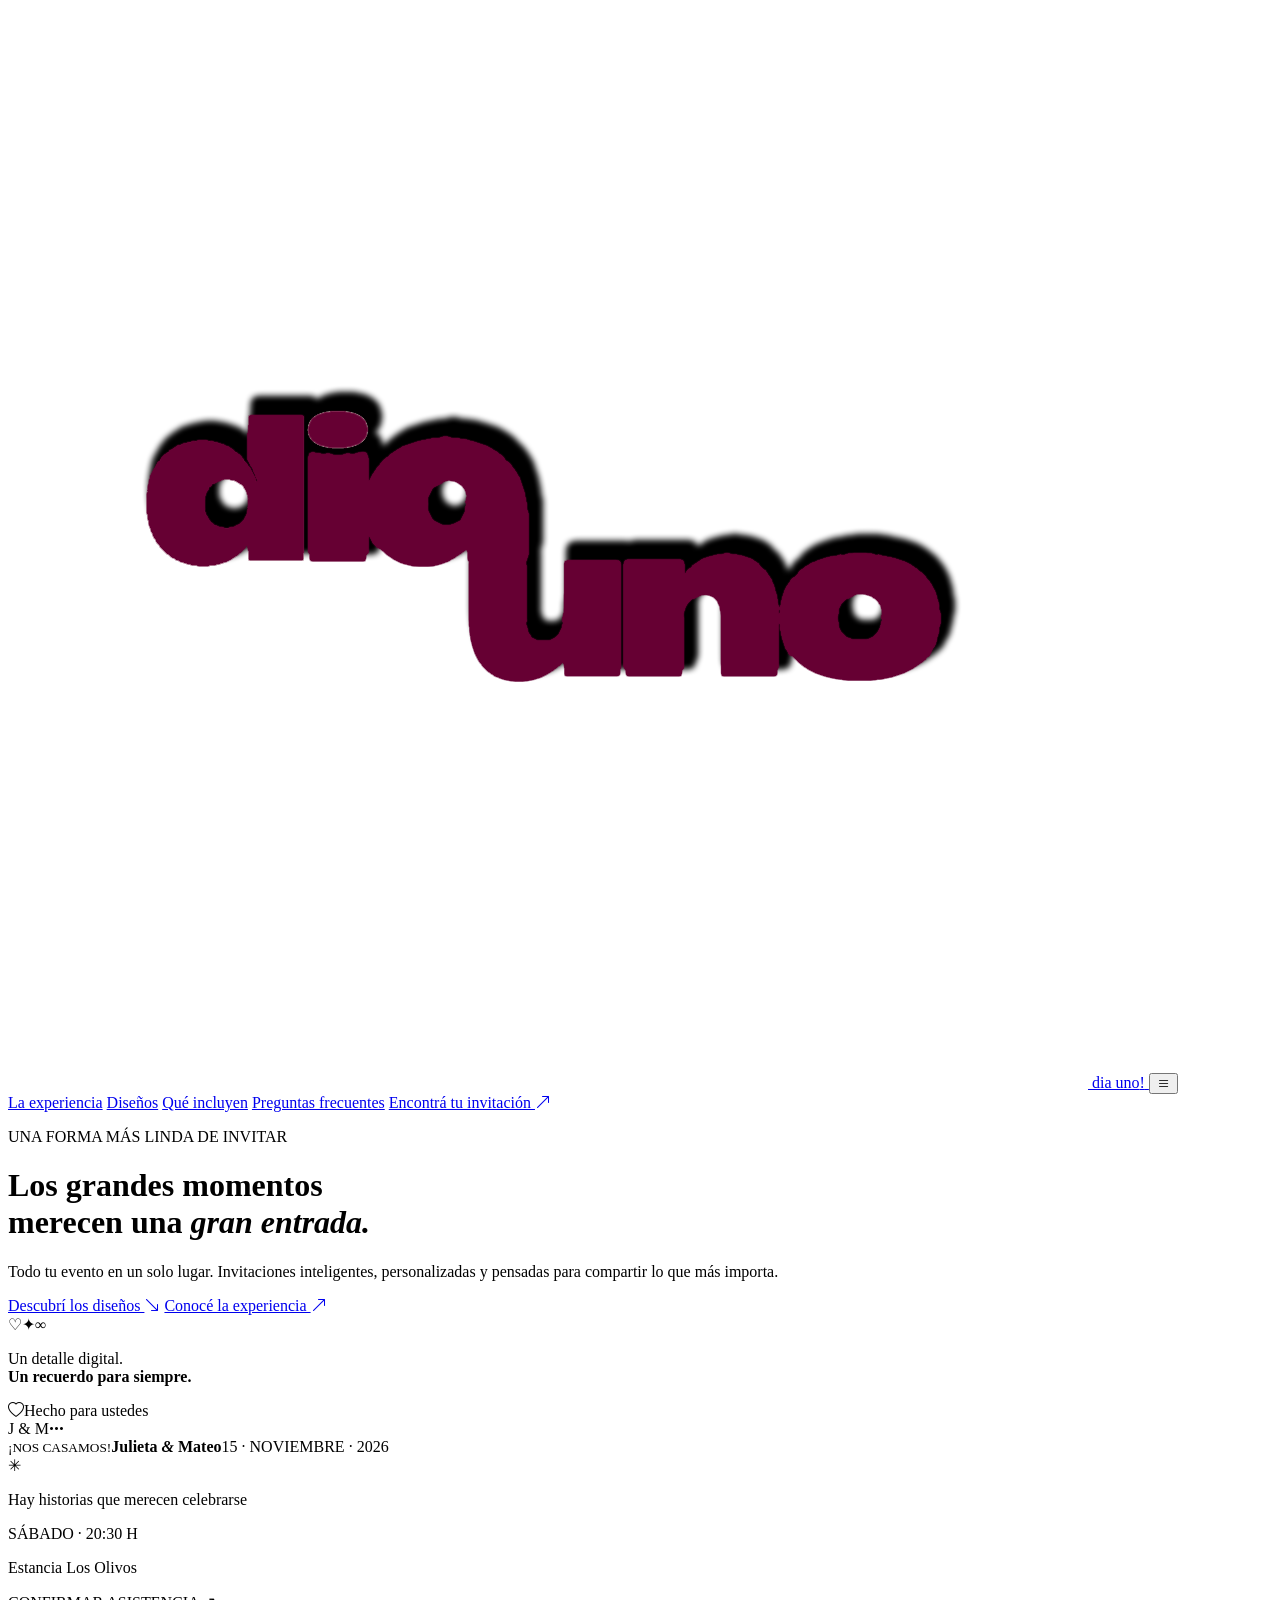
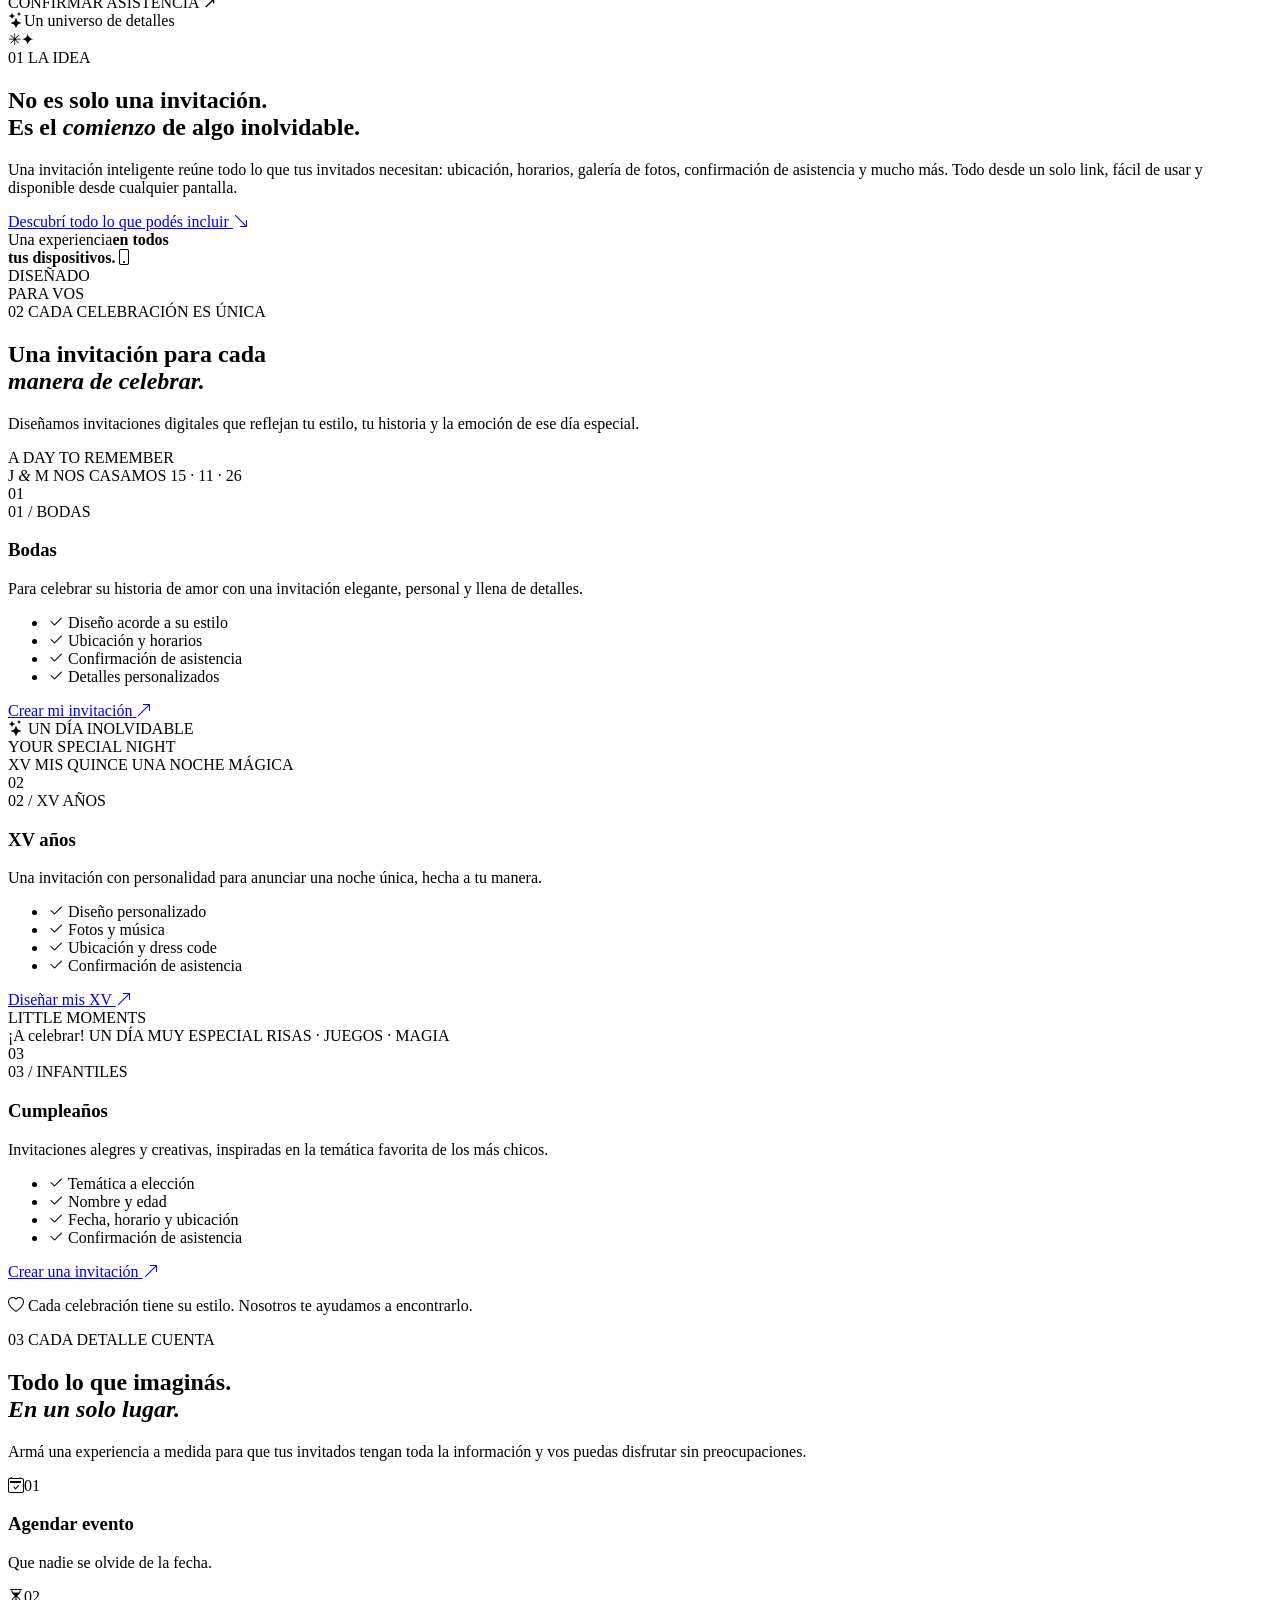
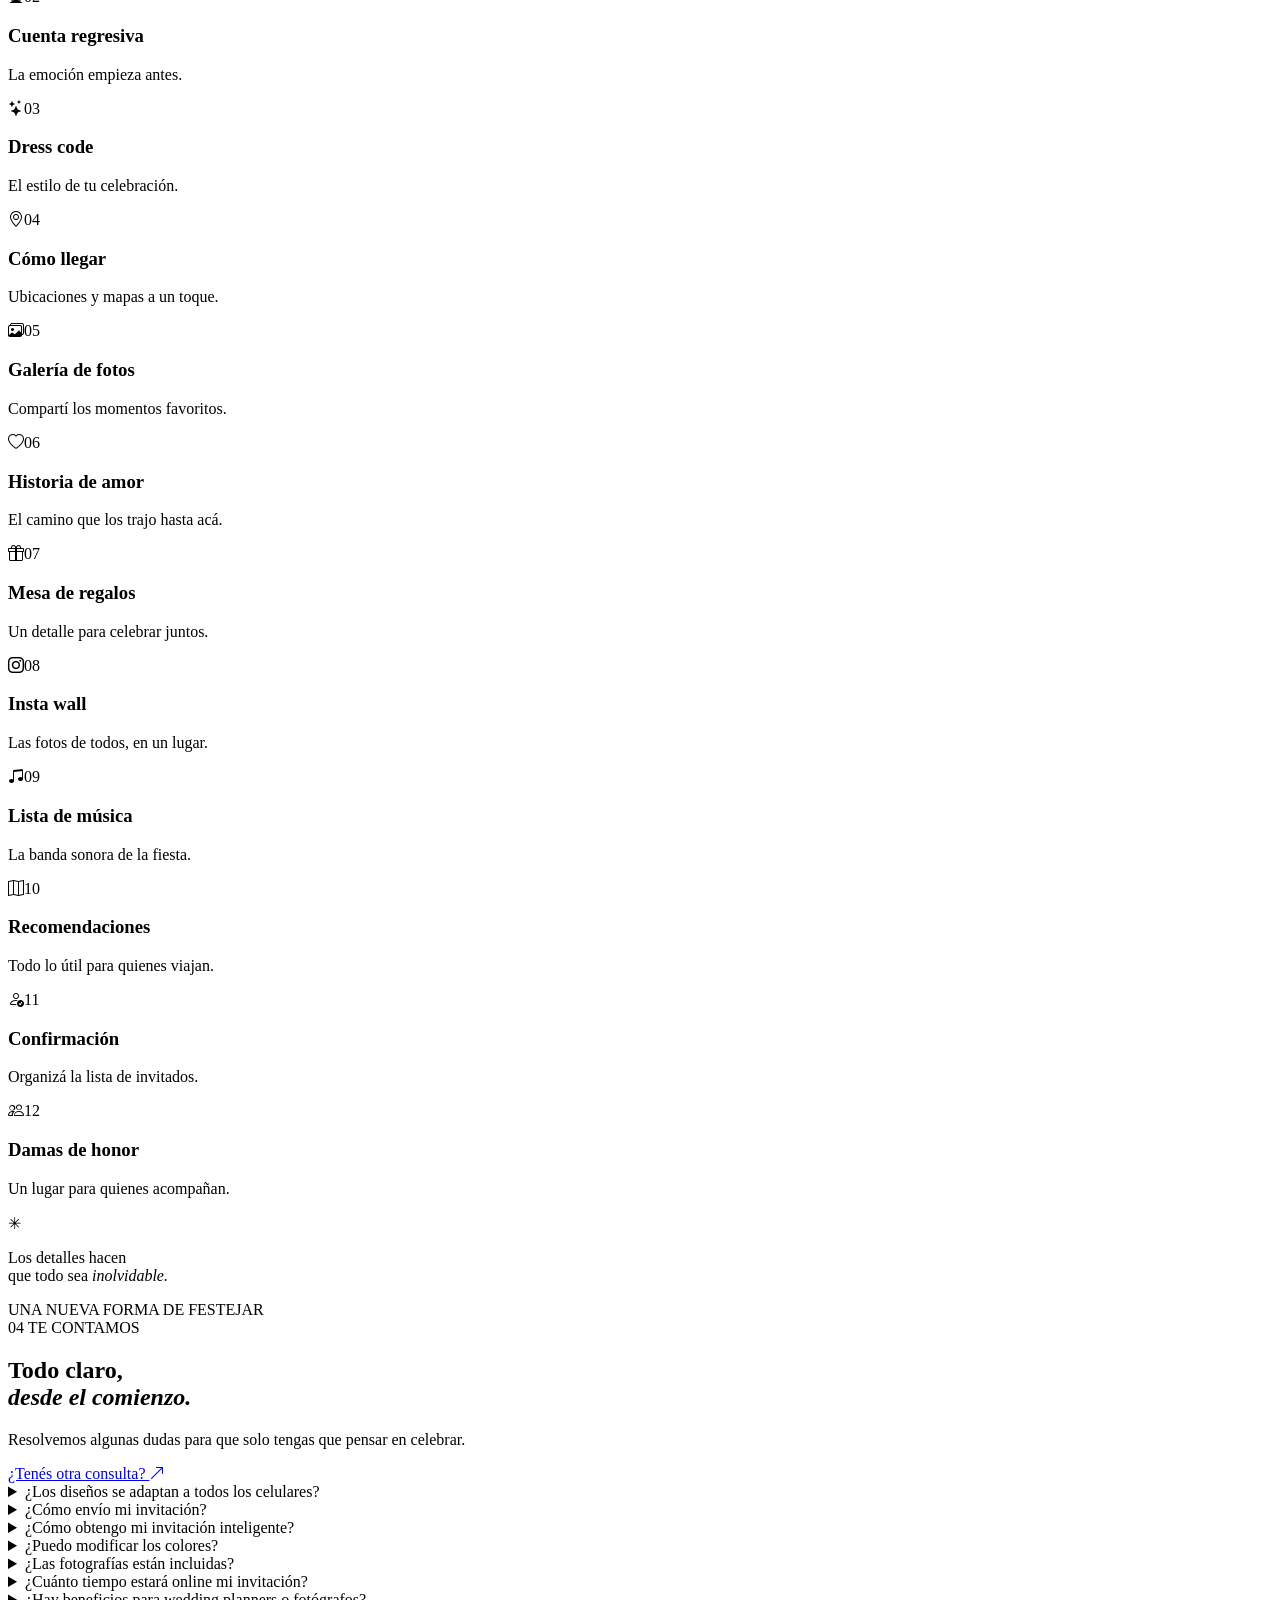
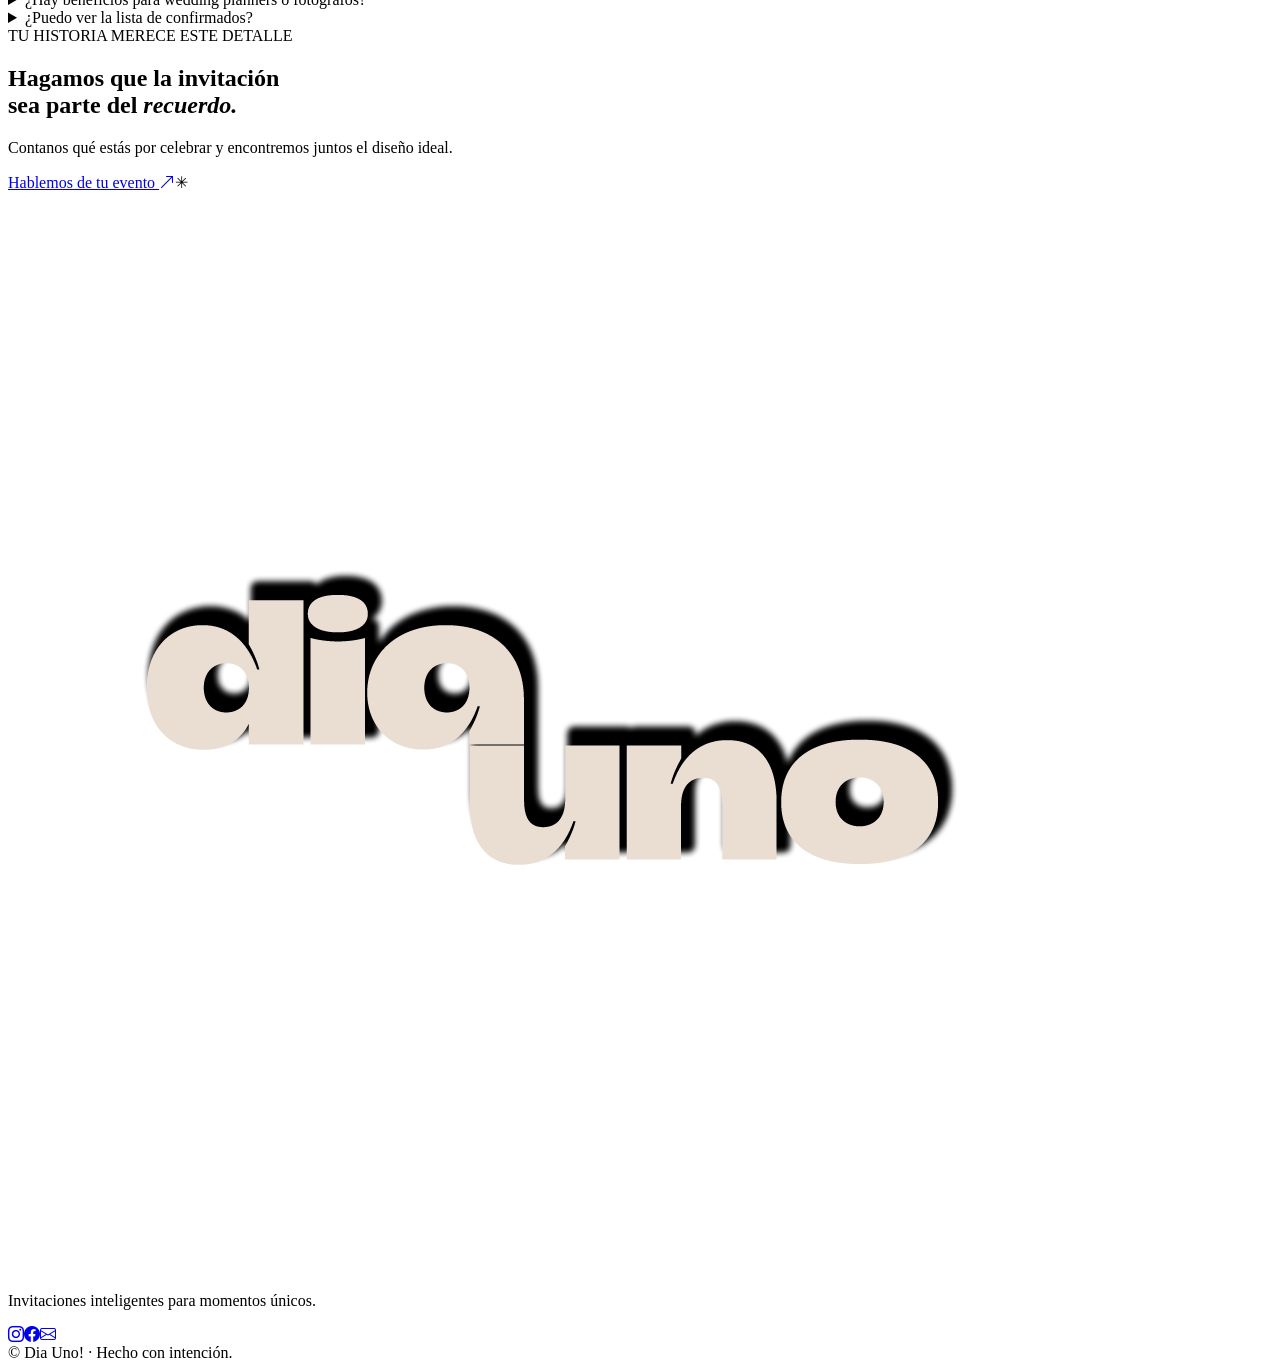
==== index.html @ 562a0025 "Add files via upload" ====
<!DOCTYPE html>
<html lang="es">
<head>
  <meta charset="UTF-8">
  <meta name="viewport" content="width=device-width, initial-scale=1.0">
  <meta name="theme-color" content="#f7f0ed">
  <meta name="description" content="Invitaciones inteligentes y personalizadas para bodas y eventos. Todo tu evento en un solo lugar.">
  <title>Dia Uno — Invitaciones inteligentes</title>
  <link rel="preconnect" href="https://fonts.googleapis.com">
  <link rel="preconnect" href="https://fonts.gstatic.com" crossorigin>
  <link href="https://fonts.googleapis.com/css2?family=DM+Sans:wght@400;500;600;700&family=Playfair+Display:wght@400;500;600;700&display=swap" rel="stylesheet">
 <link rel="preconnect" href="https://fonts.googleapis.com">
<link rel="preconnect" href="https://fonts.gstatic.com" crossorigin>
<link href="https://fonts.googleapis.com/css2?family=Krona+One&family=Lexend+Peta:wght@100..900&family=Revalia&display=swap" rel="stylesheet">
<link rel="preconnect" href="https://fonts.googleapis.com">
<link rel="preconnect" href="https://fonts.gstatic.com" crossorigin>
<link href="https://fonts.googleapis.com/css2?family=Google+Sans+Flex:opsz,wght@1..144,1..1000&display=swap" rel="stylesheet">
<link rel="preconnect" href="https://fonts.googleapis.com">
<link rel="preconnect" href="https://fonts.gstatic.com" crossorigin>
<link href="https://fonts.googleapis.com/css2?family=Montserrat:ital,wght@0,100..900;1,100..900&display=swap" rel="stylesheet">
  <link rel="stylesheet" href="https://cdn.jsdelivr.net/npm/bootstrap-icons@1.11.3/font/bootstrap-icons.min.css">
  <link rel="stylesheet" href="css/styles.css">
  <script defer src="js/script.js"></script>
</head>
<body>
  
  <header class="hero" id="inicio">
    <nav class="nav container" aria-label="Navegación principal">
      <a class="brand" href="#inicio" aria-label="dia uno inicio">
        <img src="img/diaunologo.png" alt="dia uno" onerror="this.style.display='none';this.nextElementSibling.style.display='block'">
        <span class="brand-fallback">dia uno<span>!</span></span>
      </a>
      <button class="menu-toggle" aria-label="Abrir menú" aria-expanded="false"><i class="bi bi-list"></i></button>
      <div class="nav-links">
        <a href="#concepto">La experiencia</a>
        <a href="#planes">Diseños</a>
        <a href="#funciones">Qué incluyen</a>
        <a href="#preguntas">Preguntas frecuentes</a>
        <a class="nav-cta" href="#planes">Encontrá tu invitación <i class="bi bi-arrow-up-right"></i></a>
      </div>
    </nav>

    <div class="hero-grid container">
      <div class="hero-copy reveal">
        <p class="eyebrow"><span></span> UNA FORMA MÁS LINDA DE INVITAR</p>
        <h1>Los grandes momentos<br>merecen una <em>gran entrada.</em></h1>
        <p class="hero-description">Todo tu evento en un solo lugar. Invitaciones inteligentes, personalizadas y pensadas para compartir lo que más importa.</p>
        <div class="hero-actions">
          <a class="button button-dark" href="#planes">Descubrí los diseños <i class="bi bi-arrow-down-right"></i></a>
          <a class="text-link" href="#concepto">Conocé la experiencia <i class="bi bi-arrow-up-right"></i></a>
        </div>
        <div class="hero-note"><div class="avatar-stack"><span>♡</span><span>✦</span><span>∞</span></div><p>Un detalle digital.<br><strong>Un recuerdo para siempre.</strong></p></div>
      </div>
      <div class="hero-visual reveal reveal-delay">
        <div class="visual-orbit orbit-one"></div><div class="visual-orbit orbit-two"></div>
        <div class="floating-note note-top"><i class="bi bi-heart"></i><span>Hecho para ustedes</span></div>
        <div class="phone-frame">
          <div class="phone-screen">
            <div class="phone-topline"><span>J & M</span><i class="bi bi-three-dots"></i></div>
            <div class="phone-photo">
              <div class="photo-overlay"></div>
              <div class="photo-caption"><small>¡NOS CASAMOS!</small><strong>Julieta <i>&</i> Mateo</strong><span>15 · NOVIEMBRE · 2026</span></div>
            </div>
            <div class="phone-content">
              <span class="tiny-flower">✳</span><p class="script-line">Hay historias que merecen celebrarse</p>
              <div class="phone-rule"></div>
              <p class="phone-date">SÁBADO · 20:30 H</p>
              <p class="phone-place">Estancia Los Olivos</p>
              <span class="phone-pill">CONFIRMAR ASISTENCIA ↗</span>
            </div>
          </div>
        </div>
        <div class="floating-note note-bottom"><i class="bi bi-stars"></i><span>Un universo de detalles</span></div>
        <span class="hero-sparkle sparkle-one">✳</span><span class="hero-sparkle sparkle-two">✦</span>
      </div>
    </div>
   
  </header>

  <main>
    <section class="intro section-pad" id="concepto">
      <div class="container intro-grid">
        <div class="section-label reveal"><span>01</span><span class="label-line"></span> LA IDEA</div>
        <div class="intro-copy reveal">
          <h2>No es solo una invitación.<br>Es el <em>comienzo</em> de algo inolvidable.</h2>
          <p>Una invitación inteligente reúne todo lo que tus invitados necesitan: ubicación, horarios, galería de fotos, confirmación de asistencia y mucho más. Todo desde un solo link, fácil de usar y disponible desde cualquier pantalla.</p>
          <a href="#funciones" class="underlined-link">Descubrí todo lo que podés incluir <i class="bi bi-arrow-down-right"></i></a>
        </div>
        <div class="intro-image reveal">
          <img src="img/responsive.png" alt="Invitación inteligente adaptable a distintos dispositivos" onerror="this.parentElement.classList.add('image-fallback');this.style.display='none'">
          <div class="image-fallback-copy"><span>Una experiencia</span><strong>en todos<br>tus dispositivos.</strong><i class="bi bi-phone"></i></div>
          <span class="image-stamp">DISEÑADO<br>PARA VOS</span>
        </div>
      </div>
    </section>

    
<section class="plans section-pad" id="celebraciones">
  <div class="container">

    <div class="section-heading reveal">
      <div class="section-label">
        <span>02</span>
        <span class="label-line"></span>
        CADA CELEBRACIÓN ES ÚNICA
      </div>

      <h2>Una invitación para cada<br>
        <em>manera de celebrar.</em>
      </h2>

      <p>
        Diseñamos invitaciones digitales que reflejan tu estilo,
        tu historia y la emoción de ese día especial.
      </p>
    </div>

    <div class="plan-grid celebration-grid">

      <!-- BODAS -->
      <article class="plan-card reveal">
        <div class="plan-art art-basic">
          <span class="art-kicker">A DAY TO REMEMBER</span>

          <div class="art-frame">
            <span class="art-monogram">J <i>&</i> M</span>
            <span class="art-divider"></span>
            <span class="art-subtitle">NOS CASAMOS</span>
            <span class="art-date">15 · 11 · 26</span>
          </div>

          <span class="art-number">01</span>
        </div>

        <div class="plan-content">
          <div class="plan-meta">
            <span>01 / BODAS</span>
            <span class="plan-dot"></span>
          </div>

          <h3>Bodas</h3>

          <p>
            Para celebrar su historia de amor con una invitación
            elegante, personal y llena de detalles.
          </p>

          <ul>
            <li><i class="bi bi-check2"></i> Diseño acorde a su estilo</li>
            <li><i class="bi bi-check2"></i> Ubicación y horarios</li>
            <li><i class="bi bi-check2"></i> Confirmación de asistencia</li>
            <li><i class="bi bi-check2"></i> Detalles personalizados</li>
          </ul>

          <a class="plan-link"
             href="https://www.instagram.com/siquiero.arg/"
             target="_blank" rel="noopener noreferrer">
            Crear mi invitación
            <i class="bi bi-arrow-up-right"></i>
          </a>
        </div>
      </article>

      <!-- XV AÑOS -->
      <article class="plan-card plan-featured reveal reveal-delay">
        <div class="featured-badge">
          <i class="bi bi-stars"></i> UN DÍA INOLVIDABLE
        </div>

        <div class="plan-art art-standard">
          <span class="art-kicker">YOUR SPECIAL NIGHT</span>

          <div class="art-frame">
            <span class="art-monogram">XV</span>
            <span class="art-divider"></span>
            <span class="art-subtitle">MIS QUINCE</span>
            <span class="art-date">UNA NOCHE MÁGICA</span>
          </div>

          <span class="art-number">02</span>
        </div>

        <div class="plan-content">
          <div class="plan-meta">
            <span>02 / XV AÑOS</span>
            <span class="plan-dot"></span>
          </div>

          <h3>XV años</h3>

          <p>
            Una invitación con personalidad para anunciar una noche
            única, hecha a tu manera.
          </p>

          <ul>
            <li><i class="bi bi-check2"></i> Diseño personalizado</li>
            <li><i class="bi bi-check2"></i> Fotos y música</li>
            <li><i class="bi bi-check2"></i> Ubicación y dress code</li>
            <li><i class="bi bi-check2"></i> Confirmación de asistencia</li>
          </ul>

          <a class="plan-link"
             href="https://www.instagram.com/siquiero.arg/"
             target="_blank" rel="noopener noreferrer">
            Diseñar mis XV
            <i class="bi bi-arrow-up-right"></i>
          </a>
        </div>
      </article>

      <!-- CUMPLEAÑOS -->
      <article class="plan-card reveal reveal-delay-2">
        <div class="plan-art art-premium">
          <span class="art-kicker">LITTLE MOMENTS</span>

          <div class="art-frame">
            <span class="art-monogram">¡A celebrar!</span>
            <span class="art-divider"></span>
            <span class="art-subtitle">UN DÍA MUY ESPECIAL</span>
            <span class="art-date">RISAS · JUEGOS · MAGIA</span>
          </div>

          <span class="art-number">03</span>
        </div>

        <div class="plan-content">
          <div class="plan-meta">
            <span>03 / INFANTILES</span>
            <span class="plan-dot"></span>
          </div>

          <h3>Cumpleaños</h3>

          <p>
            Invitaciones alegres y creativas, inspiradas en la temática
            favorita de los más chicos.
          </p>

          <ul>
            <li><i class="bi bi-check2"></i> Temática a elección</li>
            <li><i class="bi bi-check2"></i> Nombre y edad</li>
            <li><i class="bi bi-check2"></i> Fecha, horario y ubicación</li>
            <li><i class="bi bi-check2"></i> Confirmación de asistencia</li>
          </ul>

          <a class="plan-link"
             href="https://www.instagram.com/siquiero.arg/"
             target="_blank" rel="noopener noreferrer">
            Crear una invitación
            <i class="bi bi-arrow-up-right"></i>
          </a>
        </div>
      </article>

    </div>

    <p class="plans-footnote">
      <i class="bi bi-heart"></i>
      Cada celebración tiene su estilo. Nosotros te ayudamos a encontrarlo.
    </p>

  </div>
</section>


    <section class="features section-pad" id="funciones">
      <div class="container">
        <div class="features-heading reveal"><div><div class="section-label"><span>03</span><span class="label-line"></span> CADA DETALLE CUENTA</div><h2>Todo lo que imaginás.<br><em>En un solo lugar.</em></h2></div><p>Armá una experiencia a medida para que tus invitados tengan toda la información y vos puedas disfrutar sin preocupaciones.</p></div>
        <div class="feature-grid">
          <div class="feature-item reveal"><span class="feature-icon"><i class="bi bi-calendar2-check"></i></span><span class="feature-index">01</span><h3>Agendar evento</h3><p>Que nadie se olvide de la fecha.</p></div>
          <div class="feature-item reveal"><span class="feature-icon"><i class="bi bi-hourglass-split"></i></span><span class="feature-index">02</span><h3>Cuenta regresiva</h3><p>La emoción empieza antes.</p></div>
          <div class="feature-item reveal"><span class="feature-icon"><i class="bi bi-stars"></i></span><span class="feature-index">03</span><h3>Dress code</h3><p>El estilo de tu celebración.</p></div>
          <div class="feature-item reveal"><span class="feature-icon"><i class="bi bi-geo-alt"></i></span><span class="feature-index">04</span><h3>Cómo llegar</h3><p>Ubicaciones y mapas a un toque.</p></div>
          <div class="feature-item reveal"><span class="feature-icon"><i class="bi bi-images"></i></span><span class="feature-index">05</span><h3>Galería de fotos</h3><p>Compartí los momentos favoritos.</p></div>
          <div class="feature-item reveal"><span class="feature-icon"><i class="bi bi-heart"></i></span><span class="feature-index">06</span><h3>Historia de amor</h3><p>El camino que los trajo hasta acá.</p></div>
          <div class="feature-item reveal"><span class="feature-icon"><i class="bi bi-gift"></i></span><span class="feature-index">07</span><h3>Mesa de regalos</h3><p>Un detalle para celebrar juntos.</p></div>
          <div class="feature-item reveal"><span class="feature-icon"><i class="bi bi-instagram"></i></span><span class="feature-index">08</span><h3>Insta wall</h3><p>Las fotos de todos, en un lugar.</p></div>
          <div class="feature-item reveal"><span class="feature-icon"><i class="bi bi-music-note-beamed"></i></span><span class="feature-index">09</span><h3>Lista de música</h3><p>La banda sonora de la fiesta.</p></div>
          <div class="feature-item reveal"><span class="feature-icon"><i class="bi bi-map"></i></span><span class="feature-index">10</span><h3>Recomendaciones</h3><p>Todo lo útil para quienes viajan.</p></div>
          <div class="feature-item reveal"><span class="feature-icon"><i class="bi bi-person-check"></i></span><span class="feature-index">11</span><h3>Confirmación</h3><p>Organizá la lista de invitados.</p></div>
          <div class="feature-item reveal"><span class="feature-icon"><i class="bi bi-people"></i></span><span class="feature-index">12</span><h3>Damas de honor</h3><p>Un lugar para quienes acompañan.</p></div>
        </div>
      </div>
    </section>

    <section class="statement">
      <div class="statement-shape shape-a"></div><div class="statement-shape shape-b"></div>
      <div class="statement-inner reveal"><span class="statement-star">✳</span><p>Los detalles hacen<br>que todo sea <em>inolvidable.</em></p><span class="statement-caption">UNA NUEVA FORMA DE FESTEJAR</span></div>
    </section>

    <section class="faq section-pad" id="preguntas">
      <div class="container faq-grid">
        <div class="faq-intro reveal"><div class="section-label"><span>04</span><span class="label-line"></span> TE CONTAMOS</div><h2>Todo claro,<br><em>desde el comienzo.</em></h2><p>Resolvemos algunas dudas para que solo tengas que pensar en celebrar.</p><a href="#contacto" class="underlined-link">¿Tenés otra consulta? <i class="bi bi-arrow-up-right"></i></a></div>
        <div class="faq-list">
          <details class="faq-item reveal"><summary>¿Los diseños se adaptan a todos los celulares?<span class="faq-plus"></span></summary><p>Sí. Las invitaciones están pensadas para verse bien en celulares, tablets y computadoras, para que cada invitado disfrute la experiencia desde cualquier pantalla.</p></details>
          <details class="faq-item reveal"><summary>¿Cómo envío mi invitación?<span class="faq-plus"></span></summary><p>En Basic y Standard recibís un link para compartir por WhatsApp, mail o redes sociales. En Premium también hay pases digitales en PDF con acceso directo a la invitación.</p></details>
          <details class="faq-item reveal"><summary>¿Cómo obtengo mi invitación inteligente?<span class="faq-plus"></span></summary><p>Elegís el diseño y coordinamos la información necesaria para personalizarlo. El plazo informado originalmente es de 72 horas hábiles una vez recibidos los datos necesarios.</p></details>
          <details class="faq-item reveal"><summary>¿Puedo modificar los colores?<span class="faq-plus"></span></summary><p>Sí. Podemos adaptar los colores del diseño al estilo de tu celebración para que la invitación se sienta propia.</p></details>
          <details class="faq-item reveal"><summary>¿Las fotografías están incluidas?<span class="faq-plus"></span></summary><p>La fotografía no está incluida. Podés enviarnos tus imágenes favoritas y las adaptamos al diseño de la invitación.</p></details>
          <details class="faq-item reveal"><summary>¿Cuánto tiempo estará online mi invitación?<span class="faq-plus"></span></summary><p>La información original indica que la invitación se da de baja 10 días después de la boda. Si necesitás otra modalidad, conviene confirmarla antes de contratar.</p></details>
          <details class="faq-item reveal"><summary>¿Hay beneficios para wedding planners o fotógrafos?<span class="faq-plus"></span></summary><p>Se ofrecen beneficios para profesionales del mundo de las bodas. Escribinos para consultar las condiciones vigentes.</p></details>
          <details class="faq-item reveal"><summary>¿Puedo ver la lista de confirmados?<span class="faq-plus"></span></summary><p>Sí. La propuesta incluye acceso a una lista de invitados que se actualiza a medida que confirman su asistencia.</p></details>
        </div>
      </div>
    </section>

    <section class="closing" id="contacto">
      <div class="closing-inner container reveal"><span class="closing-kicker">TU HISTORIA MERECE ESTE DETALLE</span><h2>Hagamos que la invitación<br>sea parte del <em>recuerdo.</em></h2><p>Contanos qué estás por celebrar y encontremos juntos el diseño ideal.</p><a class="button button-light" href="mailto:siquiero.invitaciones@gmail.com">Hablemos de tu evento <i class="bi bi-arrow-up-right"></i></a><span class="closing-flower">✳</span></div>
    </section>
  </main>

  <footer class="footer">
    <div class="container footer-inner"><a class="footer-brand" href="#inicio"><img src="img/diaunofoot.png" alt="dia uno"></a><p>Invitaciones inteligentes para momentos únicos.</p><div class="socials"><a href="https://www.instagram.com/siquiero.arg/" target="_blank" rel="noopener noreferrer" aria-label="Instagram"><i class="bi bi-instagram"></i></a><a href="https://www.facebook.com/siquiero.arg/" target="_blank" rel="noopener noreferrer" aria-label="Facebook"><i class="bi bi-facebook"></i></a><a href="mailto:siquiero.invitaciones@gmail.com" aria-label="Email"><i class="bi bi-envelope"></i></a></div><span class="copyright">© <span id="year"></span> Dia Uno! · Hecho con intención.</span></div>
  </footer>
</body>
</html>
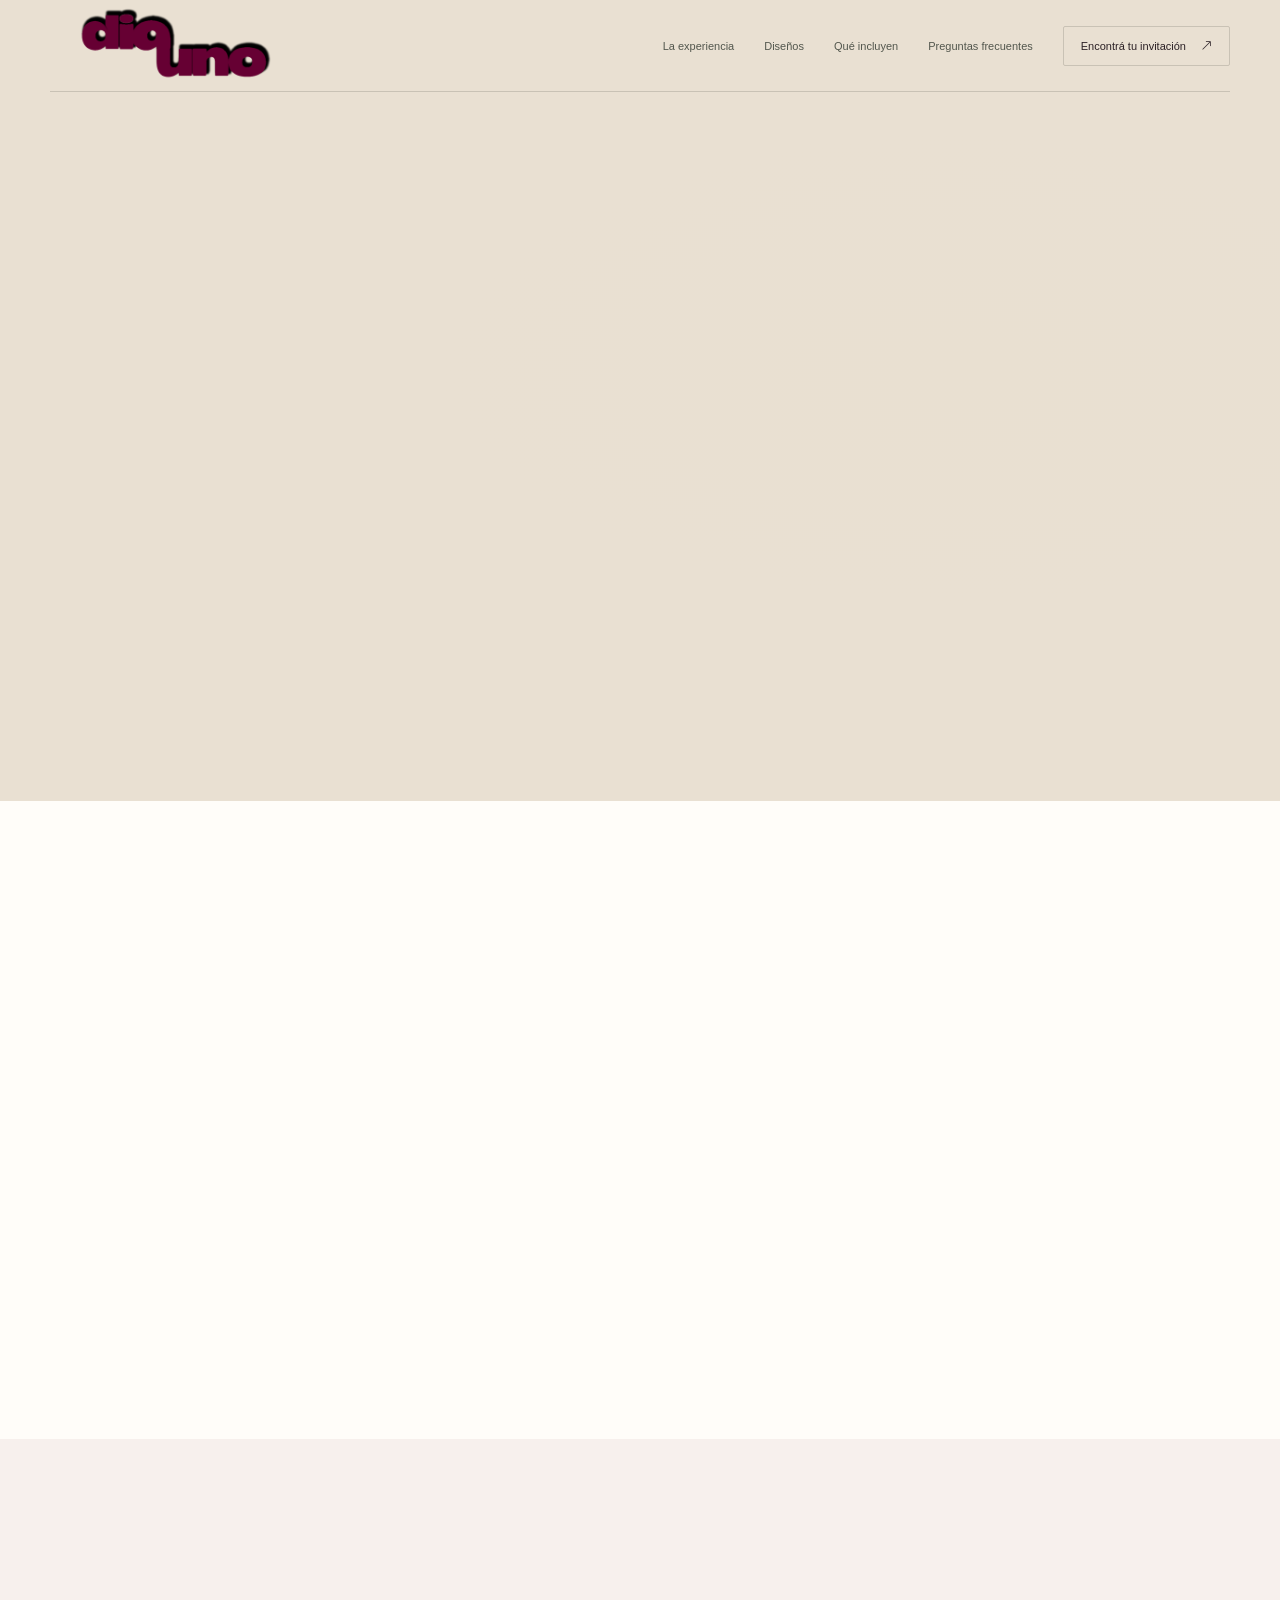
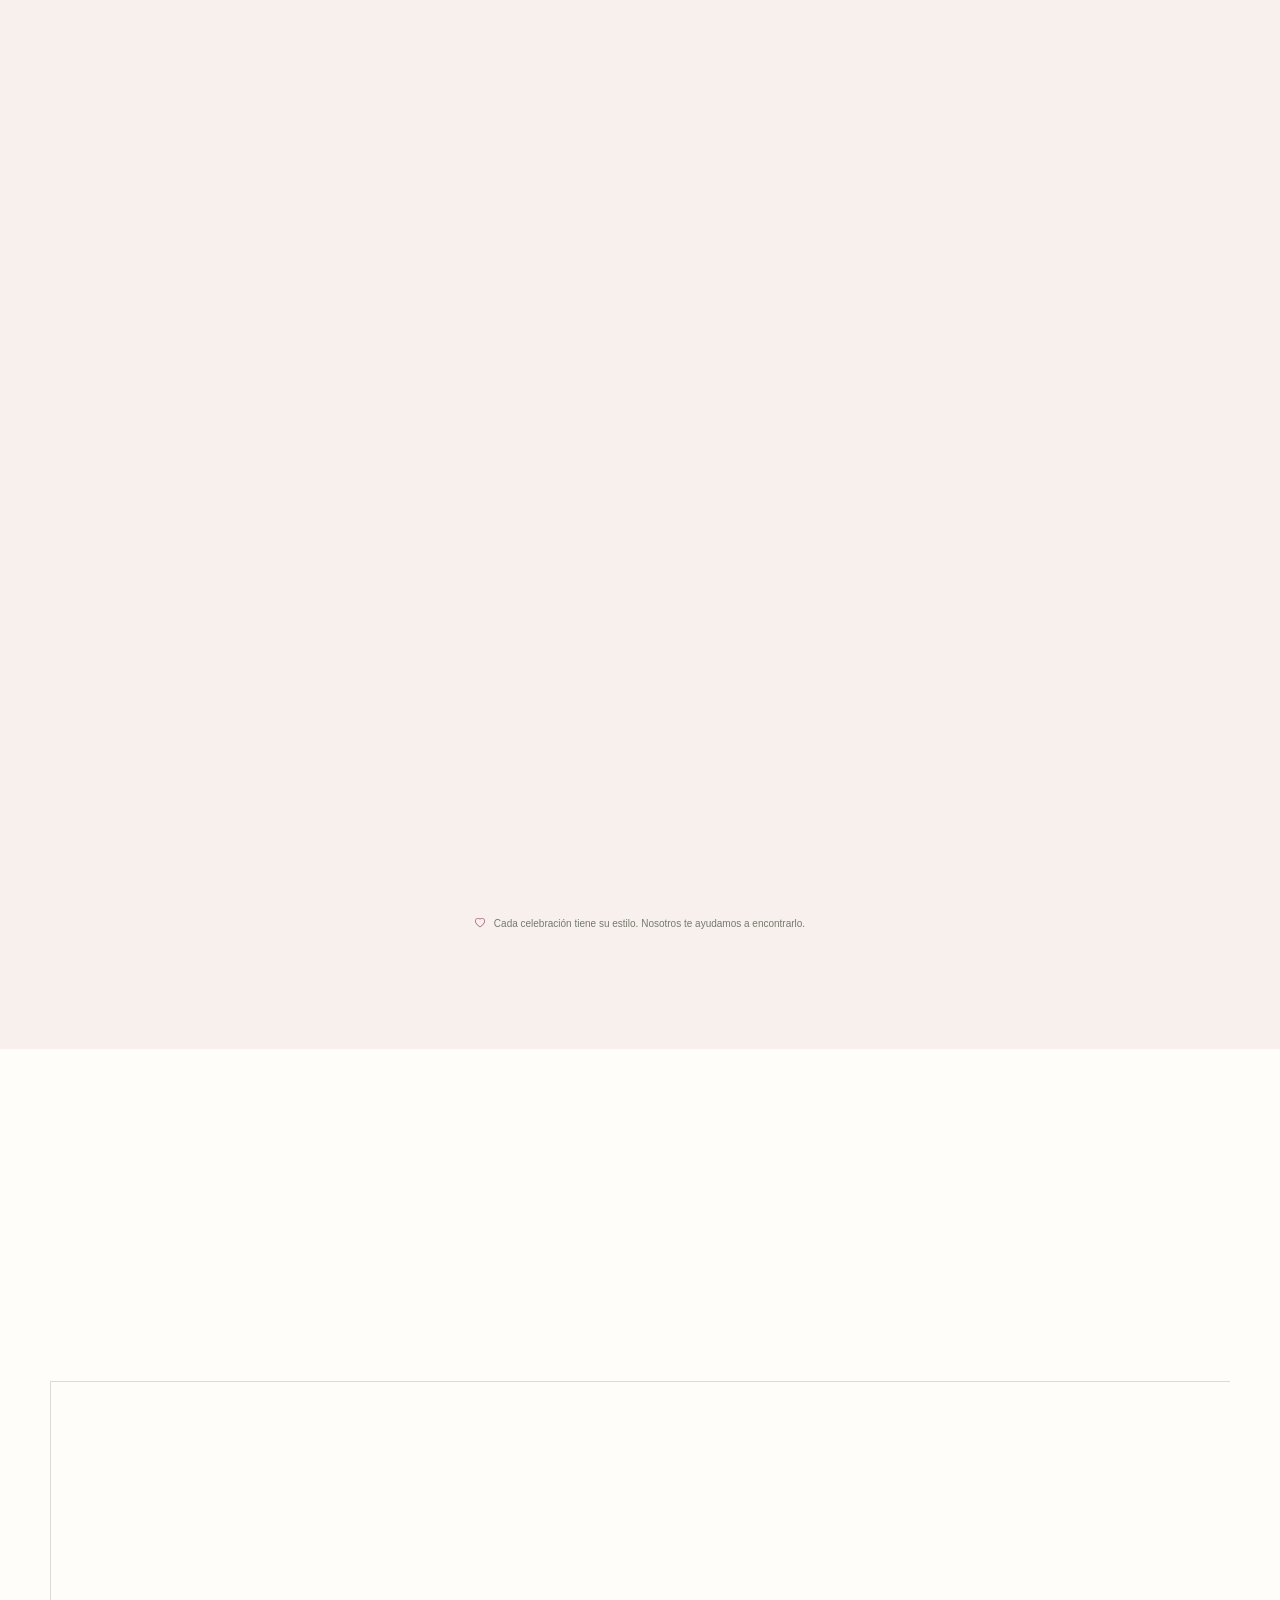
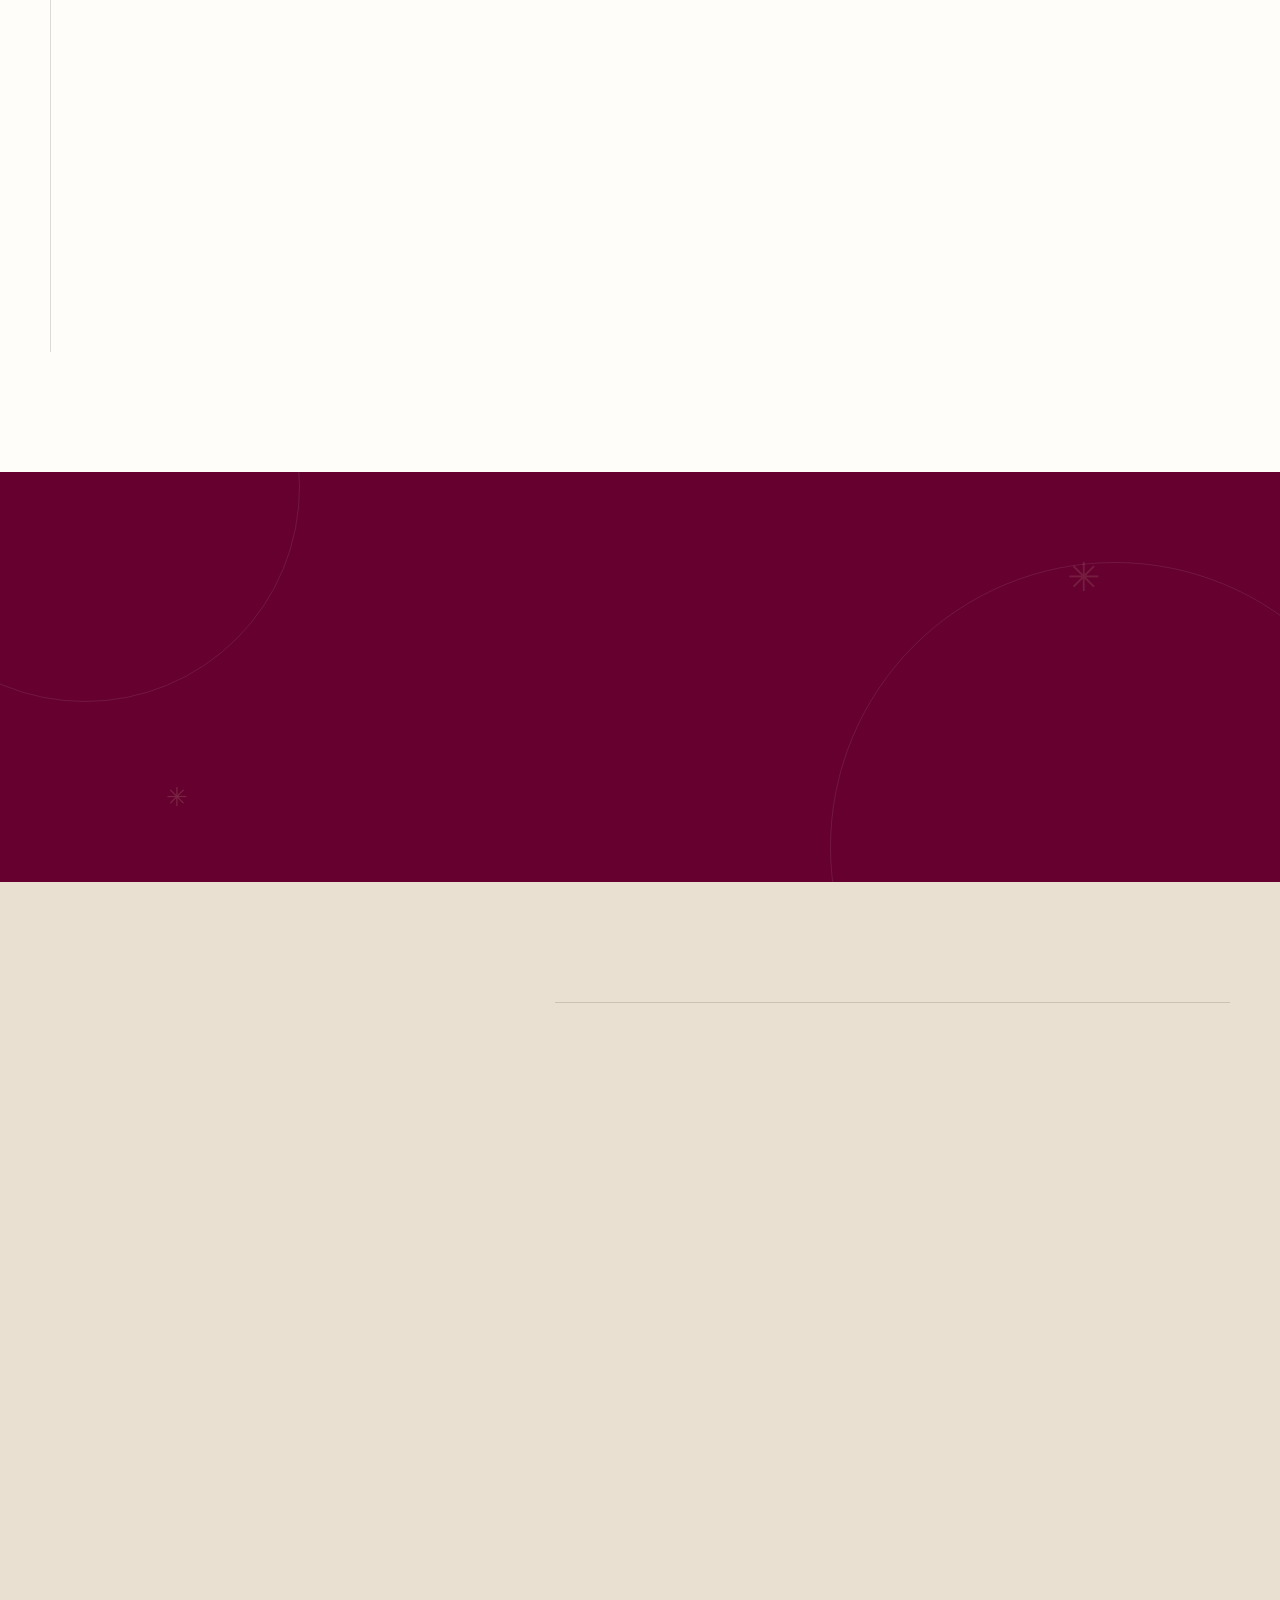
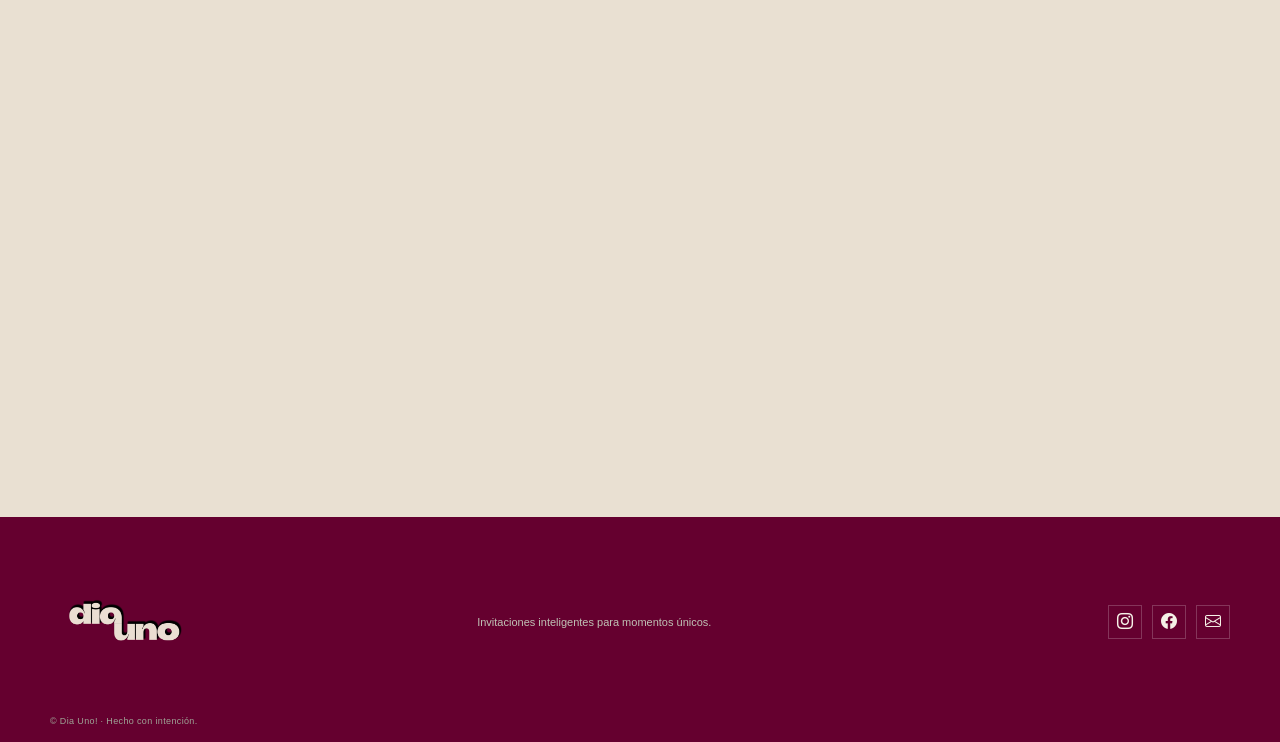
==== commit 4eea87de: "Add files via upload" ====
--- a/index.html
+++ b/index.html
@@ -19,7 +19,7 @@
 <link rel="preconnect" href="https://fonts.gstatic.com" crossorigin>
 <link href="https://fonts.googleapis.com/css2?family=Montserrat:ital,wght@0,100..900;1,100..900&display=swap" rel="stylesheet">
   <link rel="stylesheet" href="https://cdn.jsdelivr.net/npm/bootstrap-icons@1.11.3/font/bootstrap-icons.min.css">
-  <link rel="stylesheet" href="css/styles.css">
+  <link rel="stylesheet" href="styles.css">
   <script defer src="js/script.js"></script>
 </head>
 <body>
--- a/styles.css
+++ b/styles.css
@@ -0,0 +1,3052 @@
+@import url("https://fonts.googleapis.com/css2?family=DM+Sans:wght@400;500;600;700&family=Playfair+Display:ital,wght@0,400;0,500;0,600;0,700;1,400;1,500&display=swap");
+
+:root {
+
+    --paper: #e9e0d2;
+
+    --paper-2: #eadbd5;
+
+    --ink: #2b2025;
+
+    --muted: #786b70;
+
+    --green: #65002f;
+
+    --green-2: #850b45;
+
+    --line: rgba(38,42,36,.16);
+
+    --serif: "Google Sans Flex", sans-serif;
+
+    --sans: "Montserrat", sans-serif;
+
+    --ease: cubic-bezier(.2,.75,.25,1);
+
+}
+
+* {
+
+    box-sizing: border-box;
+
+}
+
+html {
+
+    scroll-behavior: smooth;
+
+    scroll-padding-top: 90px;
+
+}
+
+body {
+
+    margin: 0;
+
+    background: var(--paper);
+
+    color: var(--ink);
+
+    font-family: var(--sans);
+
+    -webkit-font-smoothing: antialiased;
+
+}
+
+body.menu-open {
+
+    overflow: hidden;
+
+}
+
+a {
+
+    color: inherit;
+
+    text-decoration: none;
+
+}
+
+button {
+
+    font: inherit;
+
+}
+
+.container {
+
+    width: min(1180px,calc(100% - 64px));
+
+    margin-inline: auto;
+
+}
+
+.announcement {
+
+    display: flex;
+
+    justify-content: center;
+
+    align-items: center;
+
+    gap: 10px;
+
+    padding: 10px 16px;
+
+    background: var(--green);
+
+    color: #f8f0ec;
+
+    font-size: 10px;
+
+    letter-spacing: .14em;
+
+    text-transform: uppercase;
+
+}
+
+.announcement-dot {
+
+    width: 5px;
+
+    height: 5px;
+
+    border-radius: 50%;
+
+    background: #d8b6c0;
+
+    box-shadow: 0 0 0 4px #ffffff13;
+
+}
+
+.hero {
+
+    position: relative;
+
+    overflow: hidden;
+
+    background: radial-gradient(ellipse at 76% 46%,#e9e0d1 0,transparent 39%),var(--paper);
+
+}
+
+.nav {
+
+    height: 92px;
+
+    display: flex;
+
+    align-items: center;
+
+    justify-content: space-between;
+
+    border-bottom: 1px solid var(--line);
+
+    position: relative;
+
+    z-index: 5;
+
+}
+
+.brand {
+
+    display: flex;
+
+    align-items: center;
+
+    min-width: 135px;
+
+}
+
+.brand img {
+
+    width: 250px;
+
+    max-height: 250px;
+
+    object-fit: contain;
+
+}
+
+.brand-fallback {
+
+    display: none;
+
+    font: 500 27px var(--serif);
+
+    letter-spacing: -1.5px;
+
+}
+
+.brand-fallback span,.footer-brand span {
+
+    color: #9a526e;
+
+}
+
+.nav-links {
+
+    display: flex;
+
+    align-items: center;
+
+    gap: 30px;
+
+    font-size: 11px;
+
+    color: #52564d;
+
+}
+
+.nav-links>a:not(.nav-cta) {
+
+    transition: color .25s;
+
+}
+
+.nav-links>a:not(.nav-cta):hover {
+
+    color: #9a526e;
+
+}
+
+.nav-cta {
+
+    padding: 13px 17px;
+
+    border: 1px solid var(--line);
+
+    border-radius: 2px;
+
+    color: var(--ink);
+
+    transition: background .3s,color .3s,border .3s;
+
+}
+
+.nav-cta:hover {
+
+    background: var(--green);
+
+    border-color: var(--green);
+
+    color: white;
+
+}
+
+.nav-cta i {
+
+    margin-left: 12px;
+
+}
+
+.menu-toggle {
+
+    display: none;
+
+    background: none;
+
+    border: 0;
+
+    font-size: 26px;
+
+    color: var(--ink);
+
+}
+
+.hero-grid {
+
+    min-height: 650px;
+
+    display: grid;
+
+    grid-template-columns: 1fr .9fr;
+
+    align-items: center;
+
+    gap: 4%;
+
+}
+
+.hero-copy {
+
+    padding: 60px 0 70px;
+
+    position: relative;
+
+    z-index: 1;
+
+}
+
+.eyebrow,.section-label,.closing-kicker {
+
+    display: flex;
+
+    align-items: center;
+
+    gap: 11px;
+
+    font-size: 10px;
+
+    letter-spacing: .16em;
+
+    font-weight: 700;
+
+    color: var(--green);
+
+    text-transform: uppercase;
+
+}
+
+.eyebrow>span {
+
+    height: 1px;
+
+    width: 26px;
+
+    background: #9a526e;
+
+}
+
+.hero h1 {
+
+    font: 400 clamp(46px,5.1vw,72px)/1.11 var(--serif);
+
+    letter-spacing: -2.4px;
+
+    margin: 27px 0 23px;
+
+}
+
+.hero h1 em,.section-heading h2 em,.intro h2 em,.features h2 em,.faq h2 em,.closing h2 em {
+
+    font-weight: 400;
+
+    color: #681a39;
+
+}
+
+.hero-description {
+
+    max-width: 440px;
+
+    color: var(--muted);
+
+    font-size: 14px;
+
+    line-height: 1.9;
+
+}
+
+.hero-actions {
+
+    display: flex;
+
+    align-items: center;
+
+    gap: 26px;
+
+    margin-top: 32px;
+
+    flex-wrap: wrap;
+
+}
+
+.button {
+
+    display: inline-flex;
+
+    align-items: center;
+
+    gap: 26px;
+
+    padding: 17px 20px;
+
+    font-size: 11px;
+
+    font-weight: 600;
+
+    letter-spacing: .02em;
+
+    transition: transform .3s var(--ease),background .3s,color .3s;
+
+}
+
+.button:hover {
+
+    transform: translateY(-3px);
+
+}
+
+.button-dark {
+
+    background: var(--green);
+
+    color: #fff;
+
+}
+
+.button-dark:hover {
+
+    background: #4c0024;
+
+}
+
+.button i {
+
+    font-size: 15px;
+
+}
+
+.text-link,.underlined-link {
+
+    font-size: 11px;
+
+    border-bottom: 1px solid #b6a48d;
+
+    padding-bottom: 7px;
+
+    transition: color .3s;
+
+}
+
+.text-link i,.underlined-link i {
+
+    margin-left: 8px;
+
+}
+
+.text-link:hover,.underlined-link:hover {
+
+    color: #914d68;
+
+}
+
+.hero-note {
+
+    display: flex;
+
+    align-items: center;
+
+    gap: 14px;
+
+    margin-top: 48px;
+
+}
+
+.avatar-stack {
+
+    display: flex;
+
+}
+
+.avatar-stack span {
+
+    display: grid;
+
+    place-items: center;
+
+    width: 29px;
+
+    height: 29px;
+
+    border: 1px solid var(--paper);
+
+    border-radius: 50%;
+
+    background: #e7d2ca;
+
+    color: var(--green);
+
+    font-size: 12px;
+
+    margin-left: -5px;
+
+}
+
+.avatar-stack span:first-child {
+
+    margin-left: 0;
+
+    background: #e9cfd9;
+
+}
+
+.avatar-stack span:last-child {
+
+    background: #d9b9c5;
+
+}
+
+.hero-note p {
+
+    margin: 0;
+
+    color: var(--muted);
+
+    font-size: 10px;
+
+    line-height: 1.7;
+
+}
+
+.hero-note strong {
+
+    color: var(--ink);
+
+    font-weight: 600;
+
+}
+
+.hero-visual {
+
+    min-height: 580px;
+
+    display: grid;
+
+    place-items: center;
+
+    position: relative;
+
+}
+
+.visual-orbit {
+
+    position: absolute;
+
+    border: 1px solid #d8b9c4;
+
+    border-radius: 50%;
+
+    width: 450px;
+
+    height: 450px;
+
+    animation: orbit 40s linear infinite;
+
+}
+
+.orbit-two {
+
+    width: 530px;
+
+    height: 530px;
+
+    border-color: #ead7df;
+
+    animation-direction: reverse;
+
+}
+
+.phone-frame {
+
+    width: 260px;
+
+    height: 510px;
+
+    background: #2b2025;
+
+    padding: 8px;
+
+    border-radius: 34px;
+
+    box-shadow: 0 34px 80px #4a24352a,0 8px 18px #4a243518;
+
+    transform: rotate(3deg);
+
+    position: relative;
+
+    z-index: 1;
+
+    animation: float 6s ease-in-out infinite;
+
+}
+
+.phone-screen {
+
+    height: 100%;
+
+    background: #f8f0ec;
+
+    border-radius: 27px;
+
+    overflow: hidden;
+
+    position: relative;
+
+}
+
+.phone-topline {
+
+    height: 36px;
+
+    display: flex;
+
+    align-items: center;
+
+    justify-content: space-between;
+
+    padding: 0 15px;
+
+    font: 13px var(--serif);
+
+    letter-spacing: 2px;
+
+}
+
+.phone-topline i {
+
+    font-size: 13px;
+
+}
+
+.phone-photo {
+
+    height: 250px;
+
+    position: relative;
+
+    background: linear-gradient(145deg,#c9a3b2,#ead6d0 42%,#9a526e 43%,#65002f 100%);
+
+}
+
+.phone-photo:before,.phone-photo:after {
+
+    content: "";
+
+    position: absolute;
+
+    border-radius: 100% 0 100% 0;
+
+    background: #eee5d5aa;
+
+    transform: rotate(28deg);
+
+}
+
+.phone-photo:before {
+
+    width: 90px;
+
+    height: 160px;
+
+    top: 20px;
+
+    left: 25px;
+
+}
+
+.phone-photo:after {
+
+    width: 75px;
+
+    height: 130px;
+
+    bottom: 10px;
+
+    right: 22px;
+
+    background: #c4b19899;
+
+    transform: rotate(-25deg);
+
+}
+
+.photo-overlay {
+
+    position: absolute;
+
+    inset: 0;
+
+    background: linear-gradient(0deg,#273328b8,transparent 65%);
+
+}
+
+.photo-caption {
+
+    position: absolute;
+
+    z-index: 1;
+
+    bottom: 20px;
+
+    left: 15px;
+
+    right: 15px;
+
+    text-align: center;
+
+    color: #fff;
+
+    display: flex;
+
+    flex-direction: column;
+
+    gap: 8px;
+
+}
+
+.photo-caption small {
+
+    font-size: 8px;
+
+    letter-spacing: 3px;
+
+}
+
+.photo-caption strong {
+
+    font: 400 29px var(--serif);
+
+}
+
+.photo-caption strong i {
+
+    font-weight: 400;
+
+    color: #e7d4b5;
+
+}
+
+.photo-caption span {
+
+    font-size: 8px;
+
+    letter-spacing: 2px;
+
+}
+
+.phone-content {
+
+    text-align: center;
+
+    padding: 16px 14px;
+
+}
+
+.tiny-flower {
+
+    font-size: 20px;
+
+    color: #914d68;
+
+}
+
+.script-line {
+
+    font: italic 16px var(--serif);
+
+    margin: 7px 0 10px;
+
+}
+
+.phone-rule {
+
+    width: 38px;
+
+    height: 1px;
+
+    background: #a9987f;
+
+    margin: 0 auto 13px;
+
+}
+
+.phone-date {
+
+    font-size: 8px;
+
+    letter-spacing: 2px;
+
+    margin: 0 0 6px;
+
+}
+
+.phone-place {
+
+    font: 16px var(--serif);
+
+    margin: 0 0 15px;
+
+}
+
+.phone-pill {
+
+    display: inline-block;
+
+    border: 1px solid #8b927f;
+
+    padding: 9px 12px;
+
+    font-size: 7px;
+
+    letter-spacing: 1px;
+
+}
+
+.floating-note {
+
+    position: absolute;
+
+    z-index: 2;
+
+    display: flex;
+
+    align-items: center;
+
+    gap: 10px;
+
+    padding: 13px 15px;
+
+    background: #fbf8f1;
+
+    border: 1px solid #e1d8cb;
+
+    box-shadow: 0 12px 30px #3832250d;
+
+    font-size: 10px;
+
+    color: #52564d;
+
+    animation: float 5s ease-in-out infinite;
+
+}
+
+.floating-note i {
+
+    color: #914d68;
+
+    font-size: 17px;
+
+}
+
+.note-top {
+
+    top: 18%;
+
+    right: -3%;
+
+}
+
+.note-bottom {
+
+    bottom: 15%;
+
+    left: -5%;
+
+    animation-delay: -2s;
+
+}
+
+.hero-sparkle {
+
+    position: absolute;
+
+    color: #a58a67;
+
+}
+
+.sparkle-one {
+
+    font-size: 25px;
+
+    right: 6%;
+
+    top: 20%;
+
+    animation: twinkle 4s ease-in-out infinite;
+
+}
+
+.sparkle-two {
+
+    font-size: 18px;
+
+    left: 9%;
+
+    bottom: 20%;
+
+    animation: twinkle 3s ease-in-out infinite reverse;
+
+}
+
+.hero-bottom {
+
+    display: flex;
+
+    align-items: center;
+
+    gap: 18px;
+
+    padding: 0 0 26px;
+
+    font-size: 8px;
+
+    letter-spacing: .16em;
+
+    color: #88887d;
+
+}
+
+.bottom-line {
+
+    height: 1px;
+
+    flex: 1;
+
+    background: var(--line);
+
+}
+
+.section-pad {
+
+    padding: 120px 0;
+
+}
+
+.intro {
+
+    background: #fffdf9;
+
+}
+
+.intro-grid {
+
+    display: grid;
+
+    grid-template-columns: .55fr 1.05fr .9fr;
+
+    gap: 44px;
+
+    align-items: start;
+
+}
+
+.section-label {
+
+    white-space: nowrap;
+
+    align-self: start;
+
+}
+
+.section-label>span:first-child {
+
+    font-size: 10px;
+
+    color: #9a526e;
+
+}
+
+.label-line {
+
+    display: inline-block;
+
+    width: 25px;
+
+    height: 1px;
+
+    background: #c4b39a;
+
+}
+
+.intro-copy h2,.section-heading h2,.features h2,.faq h2 {
+
+    font: 400 clamp(34px,4vw,51px)/1.2 var(--serif);
+
+    letter-spacing: -1.3px;
+
+    margin: 0 0 24px;
+
+}
+
+.intro-copy p,.section-heading>p,.features-heading>p,.faq-intro>p {
+
+    font-size: 13px;
+
+    line-height: 1.95;
+
+    color: var(--muted);
+
+    max-width: 500px;
+
+}
+
+.intro-copy .underlined-link {
+
+    display: inline-block;
+
+    margin-top: 20px;
+
+}
+
+.intro-image {
+
+    position: relative;
+
+    min-height: 300px;
+
+    background: #e9e2d7;
+
+    display: grid;
+
+    place-items: center;
+
+    overflow: hidden;
+
+}
+
+.intro-image img {
+
+    width: 100%;
+
+    height: 100%;
+
+    max-height: 370px;
+
+    object-fit: contain;
+
+    mix-blend-mode: multiply;
+
+}
+
+.image-fallback-copy {
+
+    display: none;
+
+    position: absolute;
+
+    inset: 0;
+
+    padding: 35px;
+
+    flex-direction: column;
+
+    justify-content: center;
+
+    color: var(--green);
+
+}
+
+.image-fallback .image-fallback-copy {
+
+    display: flex;
+
+}
+
+.image-fallback-copy span {
+
+    font-size: 11px;
+
+    letter-spacing: .15em;
+
+    text-transform: uppercase;
+
+}
+
+.image-fallback-copy strong {
+
+    font: 400 32px/1.15 var(--serif);
+
+    margin-top: 15px;
+
+}
+
+.image-fallback-copy i {
+
+    font-size: 48px;
+
+    margin-top: 22px;
+
+}
+
+.image-stamp {
+
+    position: absolute;
+
+    bottom: 16px;
+
+    right: 16px;
+
+    background: var(--green);
+
+    color: white;
+
+    padding: 10px 12px;
+
+    font-size: 8px;
+
+    letter-spacing: .15em;
+
+    line-height: 1.6;
+
+    text-align: center;
+
+    transform: rotate(5deg);
+
+}
+
+.plans {
+
+    background: var(--paper);
+
+}
+
+.section-heading {
+
+    text-align: center;
+
+    margin-bottom: 58px;
+
+}
+
+.section-heading .section-label {
+
+    justify-content: center;
+
+    margin-bottom: 25px;
+
+}
+
+.section-heading h2 {
+
+    margin-bottom: 17px;
+
+}
+
+.section-heading>p {
+
+    margin: 0 auto;
+
+}
+
+.plan-grid {
+
+    display: grid;
+
+    grid-template-columns: repeat(3,1fr);
+
+    gap: 22px;
+
+    align-items: stretch;
+
+}
+
+.plan-card {
+
+    background: #fffdf9;
+
+    border: 1px solid #e6dfd4;
+
+    position: relative;
+
+    transition: transform .45s var(--ease),box-shadow .45s var(--ease);
+
+    min-width: 0;
+
+}
+
+.plan-card:hover {
+
+    transform: translateY(-8px);
+
+    box-shadow: 0 22px 55px #37312512;
+
+}
+
+.plan-featured {
+
+    border-color: #b9ad98;
+
+    box-shadow: 0 12px 35px #3731250a;
+
+}
+
+.featured-badge {
+
+    position: absolute;
+
+    z-index: 2;
+
+    top: 17px;
+
+    right: 16px;
+
+    background: #f8f3e9;
+
+    color: #64543e;
+
+    padding: 8px 10px;
+
+    font-size: 8px;
+
+    letter-spacing: .1em;
+
+}
+
+.featured-badge i {
+
+    margin-right: 5px;
+
+}
+
+.plan-art {
+
+    height: 255px;
+
+    position: relative;
+
+    display: grid;
+
+    place-items: center;
+
+    overflow: hidden;
+
+    color: #f7f0e3;
+
+}
+
+.art-basic {
+    background:
+        radial-gradient(ellipse at 20% 20%, #c58da3, transparent 30%),
+        linear-gradient(145deg, #8b3157, #65002f);
+}
+
+.art-standard {
+    background:
+        radial-gradient(ellipse at 80% 20%, #eadbd5, transparent 33%),
+        linear-gradient(140deg, #9a526e, #65002f);
+}
+
+.art-premium {
+    background:
+        radial-gradient(ellipse at 15% 90%, #b77c94, transparent 36%),
+        linear-gradient(140deg, #4a102b, #2b2025);
+}
+
+.footer-brand img {
+    display: block;
+    width: 150px;
+    height: auto;
+    object-fit: contain;
+}
+
+.plan-art:before,.plan-art:after {
+
+    content: "";
+
+    position: absolute;
+
+    width: 220px;
+
+    height: 220px;
+
+    border: 1px solid #f8f0df55;
+
+    border-radius: 50%;
+
+}
+
+.plan-art:after {
+
+    width: 270px;
+
+    height: 270px;
+
+}
+
+.art-kicker {
+
+    position: absolute;
+
+    top: 19px;
+
+    left: 20px;
+
+    font-size: 7px;
+
+    letter-spacing: .2em;
+
+    opacity: .8;
+
+}
+
+.art-frame {
+
+    width: 64%;
+
+    height: 69%;
+
+    border: 1px solid #f8f0df80;
+
+    display: flex;
+
+    align-items: center;
+
+    justify-content: center;
+
+    flex-direction: column;
+
+    position: relative;
+
+    z-index: 1;
+
+    text-align: center;
+
+    padding: 10px;
+
+}
+
+.art-monogram {
+
+    font: 400 39px var(--serif);
+
+    letter-spacing: -2px;
+
+}
+
+.art-monogram i {
+
+    font-size: 23px;
+
+    font-weight: 400;
+
+    color: #d6c3a1;
+
+}
+
+.art-divider {
+
+    width: 28px;
+
+    height: 1px;
+
+    background: #d6c3a1;
+
+    margin: 13px 0;
+
+}
+
+.art-subtitle {
+
+    font-size: 7px;
+
+    letter-spacing: .2em;
+
+}
+
+.art-date {
+
+    font-size: 7px;
+
+    letter-spacing: .15em;
+
+    margin-top: 8px;
+
+    opacity: .8;
+
+}
+
+.art-leaf {
+
+    font: 36px var(--serif);
+
+    margin-top: -10px;
+
+    color: #d9c6a6;
+
+}
+
+.art-number {
+
+    position: absolute;
+
+    right: 18px;
+
+    bottom: 13px;
+
+    font: italic 15px var(--serif);
+
+    opacity: .7;
+
+}
+
+.plan-content {
+
+    padding: 25px 25px 28px;
+
+}
+
+.plan-meta {
+
+    display: flex;
+
+    align-items: center;
+
+    justify-content: space-between;
+
+    font-size: 8px;
+
+    letter-spacing: .13em;
+
+    color: #8c8b80;
+
+}
+
+.plan-dot {
+
+    width: 5px;
+
+    height: 5px;
+
+    background: #9a526e;
+
+    border-radius: 50%;
+
+}
+
+.plan-content h3 {
+
+    font: 400 34px var(--serif);
+
+    margin: 14px 0 9px;
+
+}
+
+.plan-content>p {
+
+    font-size: 12px;
+
+    line-height: 1.8;
+
+    color: var(--muted);
+
+    min-height: 44px;
+
+    margin: 0 0 19px;
+
+}
+
+.plan-content ul {
+
+    list-style: none;
+
+    margin: 0;
+
+    padding: 0;
+
+    border-top: 1px solid var(--line);
+
+}
+
+.plan-content li {
+
+    display: flex;
+
+    gap: 10px;
+
+    align-items: center;
+
+    font-size: 10px;
+
+    color: #55594f;
+
+    padding: 11px 0;
+
+    border-bottom: 1px solid #eae5dc;
+
+}
+
+.plan-content li i {
+
+    color: #78856d;
+
+    font-size: 13px;
+
+}
+
+.plan-link {
+
+    display: flex;
+
+    align-items: center;
+
+    justify-content: space-between;
+
+    margin-top: 22px;
+
+    padding-bottom: 10px;
+
+    border-bottom: 1px solid #b6a48d;
+
+    font-size: 11px;
+
+    font-weight: 600;
+
+    transition: color .3s;
+
+}
+
+.plan-link i {
+
+    font-size: 15px;
+
+    transition: transform .3s;
+
+}
+
+.plan-link:hover {
+
+    color: #914d68;
+
+}
+
+.plan-link:hover i {
+
+    transform: translate(3px,-3px);
+
+}
+
+.plans-footnote {
+
+    display: flex;
+
+    align-items: center;
+
+    justify-content: center;
+
+    gap: 9px;
+
+    color: #77796f;
+
+    font-size: 10px;
+
+    margin: 28px 0 0;
+
+}
+
+.plans-footnote i {
+
+    color: #9a526e;
+
+}
+
+.features {
+
+    background: #fffdf9;
+
+}
+
+.features-heading {
+
+    display: flex;
+
+    justify-content: space-between;
+
+    align-items: end;
+
+    gap: 40px;
+
+    margin-bottom: 55px;
+
+}
+
+.features-heading .section-label {
+
+    margin-bottom: 24px;
+
+}
+
+.features-heading h2 {
+
+    margin-bottom: 0;
+
+}
+
+.features-heading>p {
+
+    max-width: 330px;
+
+    margin: 0 0 5px;
+
+}
+
+.feature-grid {
+
+    display: grid;
+
+    grid-template-columns: repeat(4,1fr);
+
+    border-top: 1px solid var(--line);
+
+    border-left: 1px solid var(--line);
+
+}
+
+.feature-item {
+
+    position: relative;
+
+    min-height: 190px;
+
+    padding: 26px 24px;
+
+    border-right: 1px solid var(--line);
+
+    border-bottom: 1px solid var(--line);
+
+    transition: background .35s;
+
+}
+
+.feature-item:hover {
+
+    background: #f5f0e7;
+
+}
+
+.feature-icon {
+
+    width: 39px;
+
+    height: 39px;
+
+    border: 1px solid #d7cbb8;
+
+    display: grid;
+
+    place-items: center;
+
+    color: var(--green);
+
+    font-size: 17px;
+
+    transition: background .3s,color .3s,transform .3s;
+
+}
+
+.feature-item:hover .feature-icon {
+
+    background: var(--green);
+
+    color: #fff;
+
+    transform: rotate(-5deg);
+
+}
+
+.feature-index {
+
+    position: absolute;
+
+    top: 31px;
+
+    right: 23px;
+
+    font-size: 9px;
+
+    color: #aaa294;
+
+}
+
+.feature-item h3 {
+
+    font: 400 18px var(--serif);
+
+    margin: 21px 0 7px;
+
+}
+
+.feature-item p {
+
+    font-size: 10px;
+
+    color: var(--muted);
+
+    line-height: 1.7;
+
+    margin: 0;
+
+}
+
+.statement {
+
+    min-height: 410px;
+
+    position: relative;
+
+    overflow: hidden;
+
+    background: var(--green);
+
+    color: #f7f1e7;
+
+    display: grid;
+
+    place-items: center;
+
+    text-align: center;
+
+}
+
+.statement-inner {
+
+    position: relative;
+
+    z-index: 1;
+
+    padding: 70px 20px;
+
+}
+
+.statement-star {
+
+    font-size: 28px;
+
+    color: #d1bd9c;
+
+}
+
+.statement-inner p {
+
+    font: 400 clamp(38px,5vw,60px)/1.15 var(--serif);
+
+    letter-spacing: -1.3px;
+
+    margin: 22px 0 28px;
+
+}
+
+.statement-inner p em {
+
+    color: #d1bd9c;
+
+}
+
+.statement-caption {
+
+    font-size: 9px;
+
+    letter-spacing: .22em;
+
+    color: #c9cbbd;
+
+}
+
+.statement-shape {
+
+    position: absolute;
+
+    width: 430px;
+
+    height: 430px;
+
+    border: 1px solid #ffffff17;
+
+    border-radius: 50%;
+
+}
+
+.shape-a {
+
+    left: -130px;
+
+    top: -200px;
+
+}
+
+.shape-b {
+
+    right: -120px;
+
+    bottom: -250px;
+
+    width: 570px;
+
+    height: 570px;
+
+}
+
+.statement:before {
+
+    content: "✳";
+
+    position: absolute;
+
+    right: 14%;
+
+    top: 20%;
+
+    font-size: 40px;
+
+    color: #d1bd9c26;
+
+}
+
+.statement:after {
+
+    content: "✳";
+
+    position: absolute;
+
+    left: 13%;
+
+    bottom: 17%;
+
+    font-size: 26px;
+
+    color: #d1bd9c30;
+
+}
+
+.faq {
+
+    background: var(--paper);
+
+}
+
+.faq-grid {
+
+    display: grid;
+
+    grid-template-columns: .75fr 1.25fr;
+
+    gap: 100px;
+
+}
+
+.faq-intro .section-label {
+
+    margin-bottom: 25px;
+
+}
+
+.faq-intro h2 {
+
+    margin-bottom: 20px;
+
+}
+
+.faq-intro>p {
+
+    max-width: 330px;
+
+}
+
+.faq-intro .underlined-link {
+
+    display: inline-block;
+
+    margin-top: 20px;
+
+}
+
+.faq-list {
+
+    border-top: 1px solid var(--line);
+
+}
+
+.faq-item {
+
+    border-bottom: 1px solid var(--line);
+
+}
+
+.faq-item summary {
+
+    list-style: none;
+
+    cursor: pointer;
+
+    display: flex;
+
+    align-items: center;
+
+    justify-content: space-between;
+
+    gap: 18px;
+
+    padding: 21px 0;
+
+    font: 400 17px var(--serif);
+
+}
+
+.faq-item summary::-webkit-details-marker {
+
+    display: none;
+
+}
+
+.faq-plus {
+
+    position: relative;
+
+    width: 20px;
+
+    height: 20px;
+
+    flex: 0 0 20px;
+
+    border: 1px solid #c9bdab;
+
+    border-radius: 50%;
+
+    transition: background .25s,transform .25s;
+
+}
+
+.faq-plus:before,.faq-plus:after {
+
+    content: "";
+
+    position: absolute;
+
+    background: var(--green);
+
+    width: 7px;
+
+    height: 1px;
+
+    left: 6px;
+
+    top: 9px;
+
+}
+
+.faq-plus:after {
+
+    transform: rotate(90deg);
+
+    transition: transform .25s;
+
+}
+
+.faq-item[open] .faq-plus {
+
+    background: #e9e2d7;
+
+    transform: rotate(180deg);
+
+}
+
+.faq-item[open] .faq-plus:after {
+
+    transform: rotate(0);
+
+}
+
+.faq-item p {
+
+    margin: -4px 40px 22px 0;
+
+    color: var(--muted);
+
+    font-size: 12px;
+
+    line-height: 1.9;
+
+    animation: fadeIn .35s ease;
+
+}
+
+.closing {
+
+    background: #e9e0d2;
+
+    overflow: hidden;
+
+    position: relative;
+
+}
+
+.closing-inner {
+
+    padding: 100px 0 108px;
+
+    text-align: center;
+
+    position: relative;
+
+}
+
+.closing-kicker {
+
+    justify-content: center;
+
+    color: #80735e;
+
+}
+
+.closing h2 {
+
+    font: 400 clamp(38px,5vw,59px)/1.15 var(--serif);
+
+    letter-spacing: -1.5px;
+
+    margin: 25px 0 16px;
+
+}
+
+.closing p {
+
+    font-size: 12px;
+
+    color: #786b70;
+
+    margin-bottom: 29px;
+
+}
+
+.button-light {
+
+    background: #fffdf9;
+
+    color: var(--ink);
+
+}
+
+.button-light:hover {
+
+    background: var(--green);
+
+    color: white;
+
+}
+
+.closing-flower {
+
+    position: absolute;
+
+    right: 10%;
+
+    top: 24%;
+
+    font-size: 60px;
+
+    color: #b8a78c;
+
+    opacity: .45;
+
+    animation: twinkle 5s ease-in-out infinite;
+
+}
+
+.footer {
+
+    background: #65002f;
+
+    color: #f6f1e7;
+
+}
+
+.footer-inner {
+
+    min-height: 145px;
+
+    display: grid;
+
+    grid-template-columns: 1fr 1.5fr auto;
+
+    align-items: center;
+
+    gap: 20px;
+
+    position: relative;
+
+    padding: 30px 0 45px;
+
+}
+
+.footer-brand {
+
+    font: 500 28px var(--serif);
+
+    letter-spacing: -1px;
+
+}
+
+.footer-inner>p {
+
+    font-size: 11px;
+
+    color: #c0c2b6;
+
+}
+
+.socials {
+
+    display: flex;
+
+    gap: 10px;
+
+}
+
+.socials a {
+
+    width: 34px;
+
+    height: 34px;
+
+    border: 1px solid #ffffff35;
+
+    display: grid;
+
+    place-items: center;
+
+    transition: background .25s,border .25s;
+
+}
+
+.socials a:hover {
+
+    background: #5c0c2b;
+
+    border-color: #5c0c2b;
+
+}
+
+.copyright {
+
+    position: absolute;
+
+    bottom: 16px;
+
+    left: 0;
+
+    color: #9ea396;
+
+    font-size: 9px;
+
+    letter-spacing: .04em;
+
+}
+
+.reveal {
+
+    opacity: 0;
+
+    transform: translateY(24px);
+
+    transition: opacity .8s var(--ease),transform .8s var(--ease);
+
+}
+
+.reveal.is-visible {
+
+    opacity: 1;
+
+    transform: translateY(0);
+
+}
+
+.reveal-delay {
+
+    transition-delay: .13s;
+
+}
+
+.reveal-delay-2 {
+
+    transition-delay: .24s;
+
+}
+
+@keyframes float {
+
+    0%,100% {
+
+        translate: 0 0;
+
+    }
+
+    50% {
+
+        translate: 0 -12px;
+
+    }
+
+}
+
+@keyframes orbit {
+
+    to {
+
+        transform: rotate(360deg);
+
+    }
+
+}
+
+@keyframes twinkle {
+
+    0%,100% {
+
+        opacity: .55;
+
+        transform: scale(.92) rotate(0);
+
+    }
+
+    50% {
+
+        opacity: 1;
+
+        transform: scale(1.08) rotate(12deg);
+
+    }
+
+}
+
+@keyframes fadeIn {
+
+    from {
+
+        opacity: 0;
+
+        transform: translateY(-5px);
+
+    }
+
+    to {
+
+        opacity: 1;
+
+        transform: translateY(0);
+
+    }
+
+}
+
+@media (max-width:1000px) {
+
+    .container {
+
+        width: min(100% - 44px,800px);
+
+    }
+
+    .nav-links {
+
+        gap: 17px;
+
+    }
+
+    .nav-links>a {
+
+        font-size: 10px;
+
+    }
+
+    .nav-cta {
+
+        padding: 11px;
+
+    }
+
+    .hero-grid {
+
+        grid-template-columns: 1fr .8fr;
+
+        gap: 1%;
+
+    }
+
+    .hero h1 {
+
+        font-size: clamp(42px,6vw,60px);
+
+    }
+
+    .hero-visual {
+
+        transform: scale(.88);
+
+        margin-inline: -20px;
+
+    }
+
+    .intro-grid {
+
+        grid-template-columns: .4fr 1fr;
+
+        gap: 30px;
+
+    }
+
+    .intro-image {
+
+        grid-column: 2;
+
+        max-height: 280px;
+
+    }
+
+    .plan-grid {
+
+        gap: 14px;
+
+    }
+
+    .plan-content {
+
+        padding: 22px 18px;
+
+    }
+
+    .plan-art {
+
+        height: 220px;
+
+    }
+
+    .feature-item {
+
+        padding: 22px 18px;
+
+    }
+
+    .faq-grid {
+
+        gap: 55px;
+
+    }
+
+}
+
+@media (max-width:720px) {
+
+    .container {
+
+        width: calc(100% - 38px);
+
+    }
+
+    .announcement {
+
+        font-size: 8px;
+
+        letter-spacing: .1em;
+
+    }
+
+    .nav {
+
+        height: 76px;
+
+    }
+
+    .brand img {
+
+        width: 118px;
+
+    }
+
+    .menu-toggle {
+
+        display: block;
+
+        position: relative;
+
+        z-index: 8;
+
+    }
+
+    .nav-links {
+
+        display: none;
+
+        position: fixed;
+
+        z-index: 7;
+
+        inset: 0;
+
+        background: var(--paper);
+
+        padding: 100px 30px 40px;
+
+        flex-direction: column;
+
+        align-items: stretch;
+
+        justify-content: center;
+
+        gap: 0;
+
+    }
+
+    .nav-links.is-open {
+
+        display: flex;
+
+    }
+
+    .nav-links>a:not(.nav-cta) {
+
+        font: 400 25px var(--serif);
+
+        padding: 18px 0;
+
+        border-bottom: 1px solid var(--line);
+
+    }
+
+    .nav-cta {
+
+        margin-top: 24px;
+
+        display: flex;
+
+        justify-content: space-between;
+
+        font-size: 12px;
+
+    }
+
+    .hero-grid {
+
+        display: flex;
+
+        flex-direction: column;
+
+        align-items: stretch;
+
+        gap: 0;
+
+        padding-top: 10px;
+
+    }
+
+    .hero-copy {
+
+        padding: 52px 0 0;
+
+    }
+
+    .eyebrow {
+
+        font-size: 9px;
+
+    }
+
+    .hero h1 {
+
+        font-size: clamp(43px,11vw,59px);
+
+        letter-spacing: -1.8px;
+
+        margin: 22px 0 18px;
+
+    }
+
+    .hero-description {
+
+        font-size: 13px;
+
+        max-width: 450px;
+
+    }
+
+    .hero-actions {
+
+        gap: 20px;
+
+        margin-top: 25px;
+
+    }
+
+    .button {
+
+        padding: 15px 16px;
+
+        gap: 16px;
+
+    }
+
+    .text-link {
+
+        font-size: 10px;
+
+    }
+
+    .hero-note {
+
+        margin-top: 28px;
+
+    }
+
+    .hero-visual {
+
+        min-height: 460px;
+
+        transform: none;
+
+        margin: 0 -10px;
+
+    }
+
+    .phone-frame {
+
+        width: 220px;
+
+        height: 430px;
+
+        border-radius: 29px;
+
+    }
+
+    .phone-screen {
+
+        border-radius: 22px;
+
+    }
+
+    .phone-topline {
+
+        height: 30px;
+
+    }
+
+    .phone-photo {
+
+        height: 205px;
+
+    }
+
+    .photo-caption strong {
+
+        font-size: 25px;
+
+    }
+
+    .phone-content {
+
+        padding: 12px;
+
+    }
+
+    .script-line {
+
+        font-size: 14px;
+
+    }
+
+    .visual-orbit {
+
+        width: 340px;
+
+        height: 340px;
+
+    }
+
+    .orbit-two {
+
+        width: 400px;
+
+        height: 400px;
+
+    }
+
+    .note-top {
+
+        right: 0;
+
+        top: 16%;
+
+    }
+
+    .note-bottom {
+
+        left: 0;
+
+        bottom: 13%;
+
+    }
+
+    .floating-note {
+
+        padding: 10px 11px;
+
+        font-size: 9px;
+
+    }
+
+    .hero-bottom {
+
+        gap: 10px;
+
+        font-size: 7px;
+
+        letter-spacing: .08em;
+
+        padding-bottom: 20px;
+
+    }
+
+    .hero-bottom span:nth-of-type(3),.hero-bottom .bottom-line:nth-of-type(2) {
+
+        display: none;
+
+    }
+
+    .section-pad {
+
+        padding: 78px 0;
+
+    }
+
+    .intro-grid {
+
+        grid-template-columns: 1fr;
+
+        gap: 25px;
+
+    }
+
+    .intro-grid>.section-label {
+
+        margin-bottom: 2px;
+
+    }
+
+    .intro-copy h2,.section-heading h2,.features h2,.faq h2 {
+
+        font-size: 39px;
+
+    }
+
+    .intro-copy p,.section-heading>p,.features-heading>p,.faq-intro>p {
+
+        font-size: 12px;
+
+    }
+
+    .intro-image {
+
+        grid-column: auto;
+
+        min-height: 230px;
+
+    }
+
+    .intro-image img {
+
+        max-height: 270px;
+
+    }
+
+    .section-heading {
+
+        text-align: left;
+
+        margin-bottom: 35px;
+
+    }
+
+    .section-heading .section-label {
+
+        justify-content: flex-start;
+
+        margin-bottom: 20px;
+
+    }
+
+    .section-heading h2 {
+
+        font-size: 40px;
+
+    }
+
+    .section-heading>p {
+
+        margin: 0;
+
+    }
+
+    .plan-grid {
+
+        grid-template-columns: 1fr;
+
+        gap: 22px;
+
+    }
+
+    .plan-art {
+
+        height: 270px;
+
+    }
+
+    .plan-content {
+
+        padding: 24px;
+
+    }
+
+    .plan-content>p {
+
+        min-height: 0;
+
+    }
+
+    .plan-content h3 {
+
+        font-size: 32px;
+
+    }
+
+    .plans-footnote {
+
+        justify-content: flex-start;
+
+        align-items: flex-start;
+
+        line-height: 1.7;
+
+    }
+
+    .features-heading {
+
+        display: block;
+
+        margin-bottom: 34px;
+
+    }
+
+    .features-heading>p {
+
+        margin-top: 21px;
+
+    }
+
+    .feature-grid {
+
+        grid-template-columns: repeat(2,1fr);
+
+    }
+
+    .feature-item {
+
+        min-height: 160px;
+
+        padding: 19px 15px;
+
+    }
+
+    .feature-icon {
+
+        width: 36px;
+
+        height: 36px;
+
+    }
+
+    .feature-index {
+
+        top: 25px;
+
+        right: 14px;
+
+    }
+
+    .feature-item h3 {
+
+        font-size: 16px;
+
+        margin-top: 17px;
+
+    }
+
+    .feature-item p {
+
+        font-size: 9px;
+
+    }
+
+    .statement {
+
+        min-height: 330px;
+
+    }
+
+    .statement-inner p {
+
+        font-size: 43px;
+
+    }
+
+    .statement-shape {
+
+        width: 300px;
+
+        height: 300px;
+
+    }
+
+    .faq-grid {
+
+        grid-template-columns: 1fr;
+
+        gap: 35px;
+
+    }
+
+    .faq-intro h2 {
+
+        font-size: 41px;
+
+    }
+
+    .faq-item summary {
+
+        font-size: 16px;
+
+        padding: 19px 0;
+
+    }
+
+    .faq-item p {
+
+        font-size: 11px;
+
+        margin-right: 25px;
+
+    }
+
+    .closing-inner {
+
+        padding: 75px 0 82px;
+
+    }
+
+    .closing h2 {
+
+        font-size: 42px;
+
+    }
+
+    .closing-flower {
+
+        right: 1%;
+
+        top: 13%;
+
+        font-size: 38px;
+
+    }
+
+    .footer-inner {
+
+        grid-template-columns: 1fr auto;
+
+        gap: 12px;
+
+        padding: 28px 0 52px;
+
+    }
+
+    .footer-brand {
+
+        font-size: 25px;
+
+    }
+
+    .footer-inner>p {
+
+        grid-column: 1/-1;
+
+        grid-row: 2;
+
+        margin: 0;
+
+    }
+
+    .socials {
+
+        grid-column: 2;
+
+        grid-row: 1;
+
+    }
+
+    .copyright {
+
+        font-size: 8px;
+
+    }
+
+}
+
+@media (max-width:380px) {
+
+    .hero h1 {
+
+        font-size: 41px;
+
+    }
+
+    .hero-actions {
+
+        align-items: flex-start;
+
+        flex-direction: column;
+
+    }
+
+    .hero-visual {
+
+        min-height: 420px;
+
+    }
+
+    .phone-frame {
+
+        width: 205px;
+
+        height: 405px;
+
+    }
+
+    .note-top {
+
+        right: -4px;
+
+    }
+
+    .note-bottom {
+
+        left: -4px;
+
+    }
+
+    .feature-item {
+
+        padding: 17px 12px;
+
+    }
+
+    .feature-item h3 {
+
+        font-size: 15px;
+
+    }
+
+    .closing h2 {
+
+        font-size: 37px;
+
+    }
+
+}
+
+@media (prefers-reduced-motion:reduce) {
+
+    *,*::before,*::after {
+
+        scroll-behavior: auto !important;
+
+        animation-duration: .01ms !important;
+
+        animation-iteration-count: 1 !important;
+
+        transition-duration: .01ms !important;
+
+    }
+
+    .reveal {
+
+        opacity: 1;
+
+        transform: none;
+
+    }
+
+}
+/* ========================================
+   CATEGORÍAS DE CELEBRACIONES
+   Paleta: bordó cálido + marfil
+======================================== */
+
+.plans {
+    background: #f7f0ed;
+}
+
+.celebration-grid .plan-card {
+    background: #fffaf7;
+    border: 1px solid #e3cfd6;
+}
+
+.celebration-grid .plan-featured {
+    border-color: #65002f;
+    box-shadow: 0 12px 35px #65002f12;
+}
+
+/* BODAS */
+.celebration-grid .art-basic {
+    background:
+        radial-gradient(
+            ellipse at 20% 20%,
+            #c58da3,
+            transparent 30%
+        ),
+        linear-gradient(145deg, #8b3157, #65002f);
+}
+
+/* XV AÑOS */
+.celebration-grid .art-standard {
+    background:
+        radial-gradient(
+            ellipse at 80% 20%,
+            #eadbd5,
+            transparent 33%
+        ),
+        linear-gradient(140deg, #9a526e, #65002f);
+}
+
+/* CUMPLEAÑOS INFANTILES */
+.celebration-grid .art-premium {
+    background:
+        radial-gradient(
+            ellipse at 15% 90%,
+            #b77c94,
+            transparent 36%
+        ),
+        linear-gradient(140deg, #4a102b, #2b2025);
+}
+
+/* DETALLES Y ENLACES */
+.celebration-grid .plan-dot {
+    background: #65002f;
+}
+
+.celebration-grid .plan-content li {
+    border-bottom-color: #eadde1;
+}
+
+.celebration-grid .plan-content li i {
+    color: #9a526e;
+}
+
+.celebration-grid .plan-link {
+    border-bottom-color: #b77c94;
+}
+
+.celebration-grid .plan-link:hover {
+    color: #65002f;
+}
+
+.celebration-grid .featured-badge {
+    background: #65002f;
+    color: #f7f0ed;
+}
+
+/* RESPONSIVE */
+@media (max-width: 768px) {
+    .celebration-grid {
+        grid-template-columns: 1fr;
+    }
+
+    .celebration-grid .plan-card {
+        width: 100%;
+    }
+}
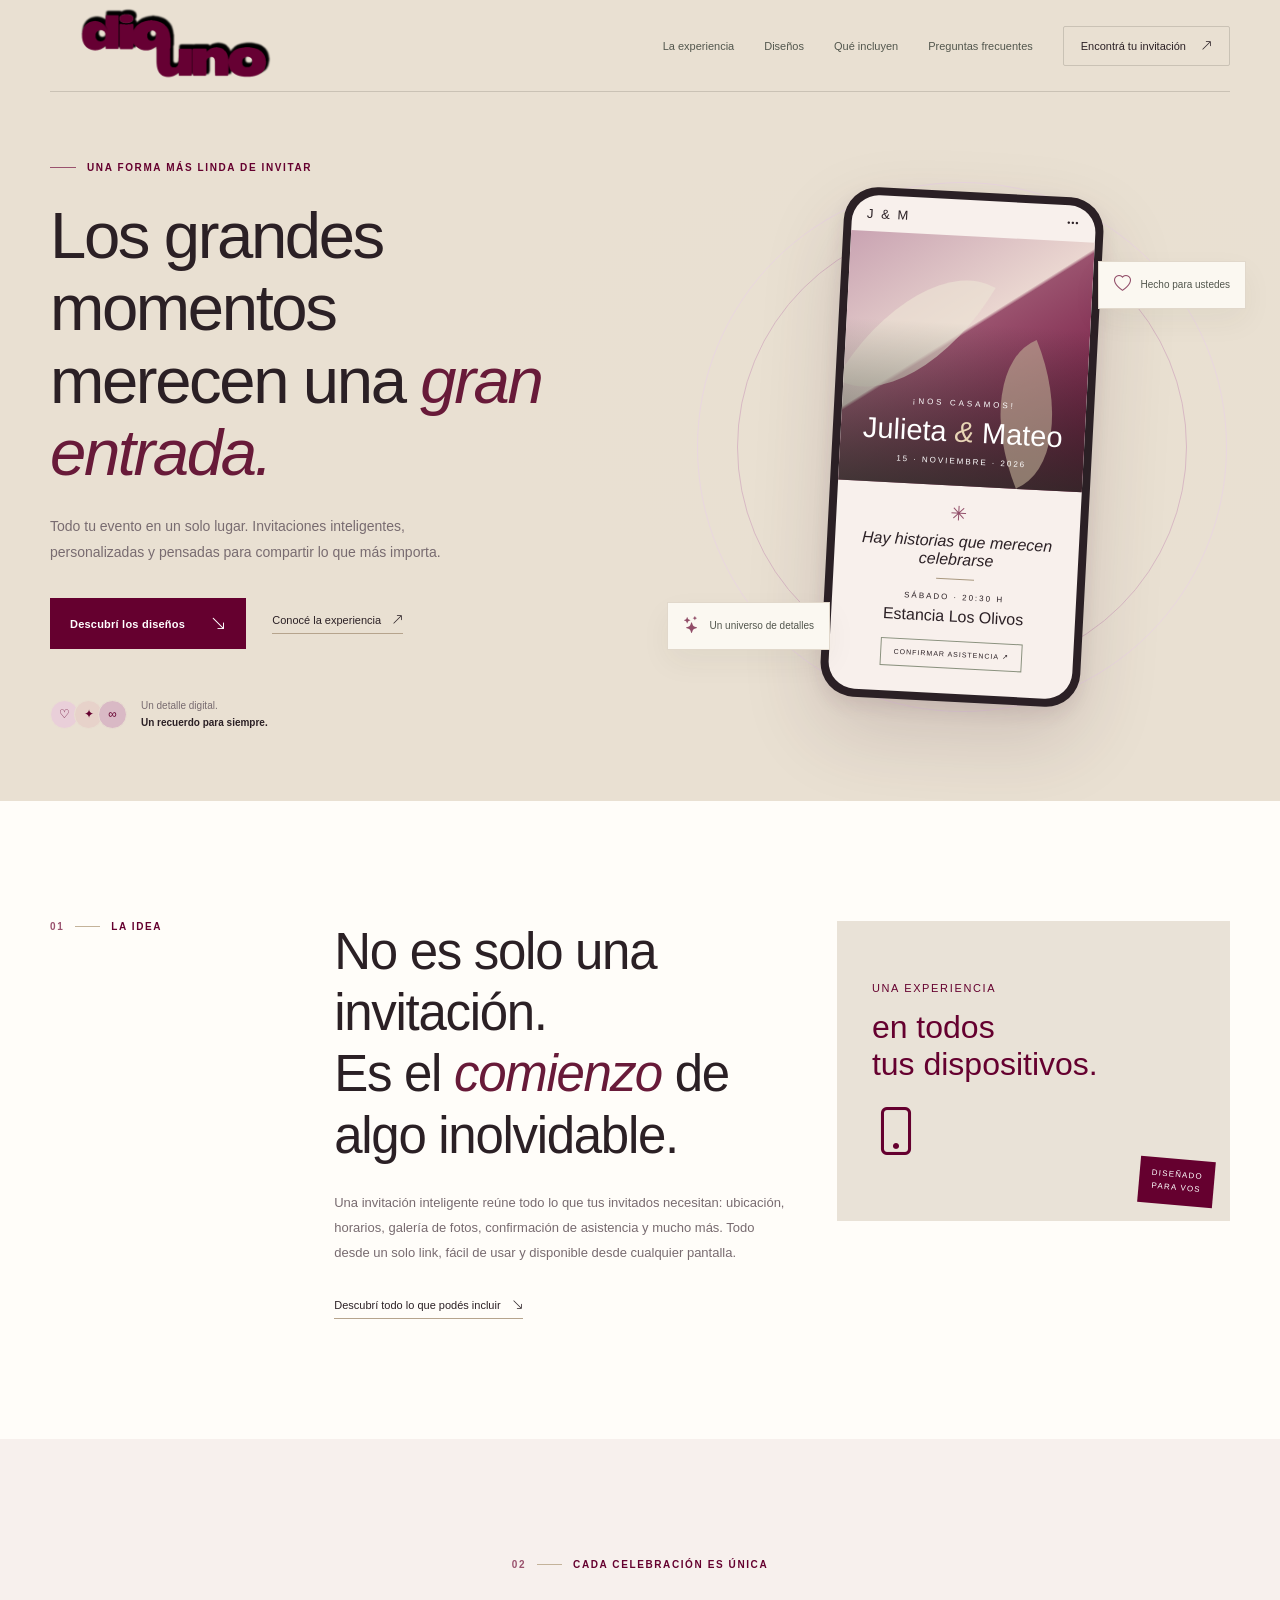
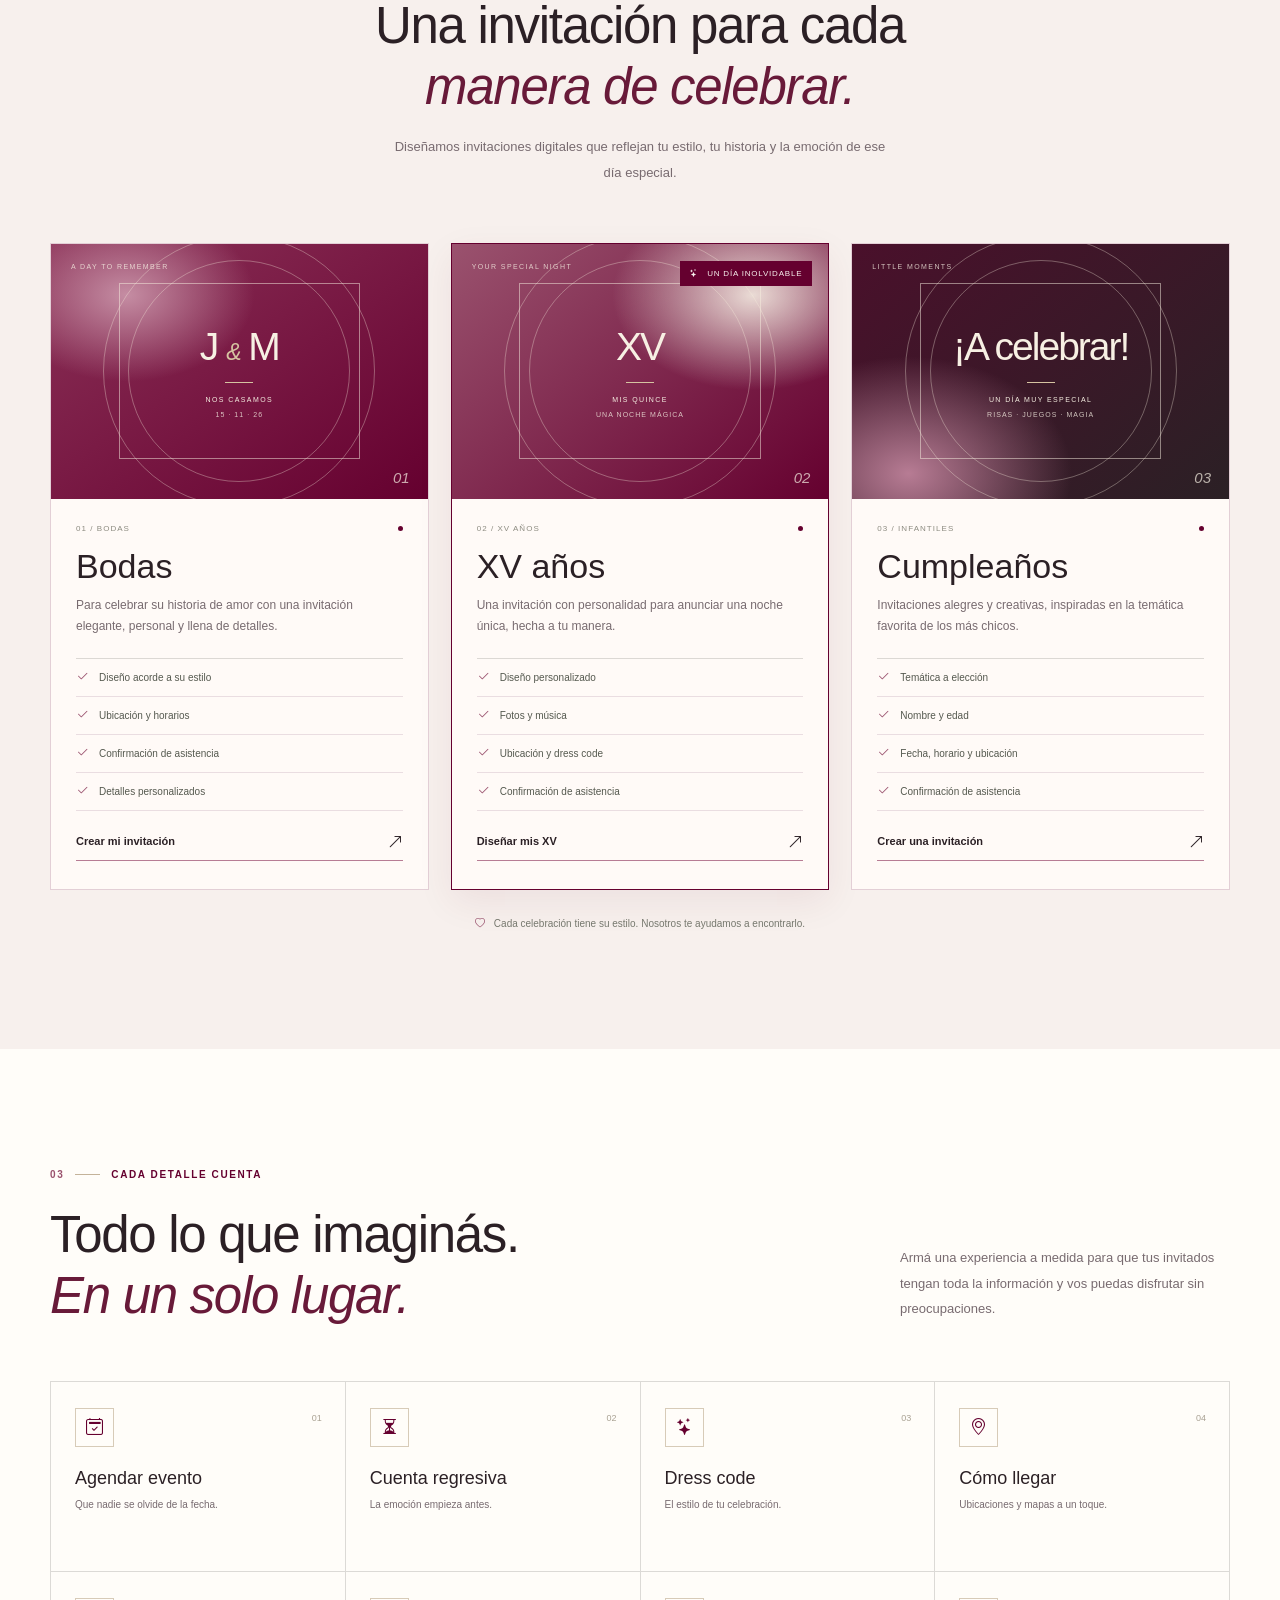
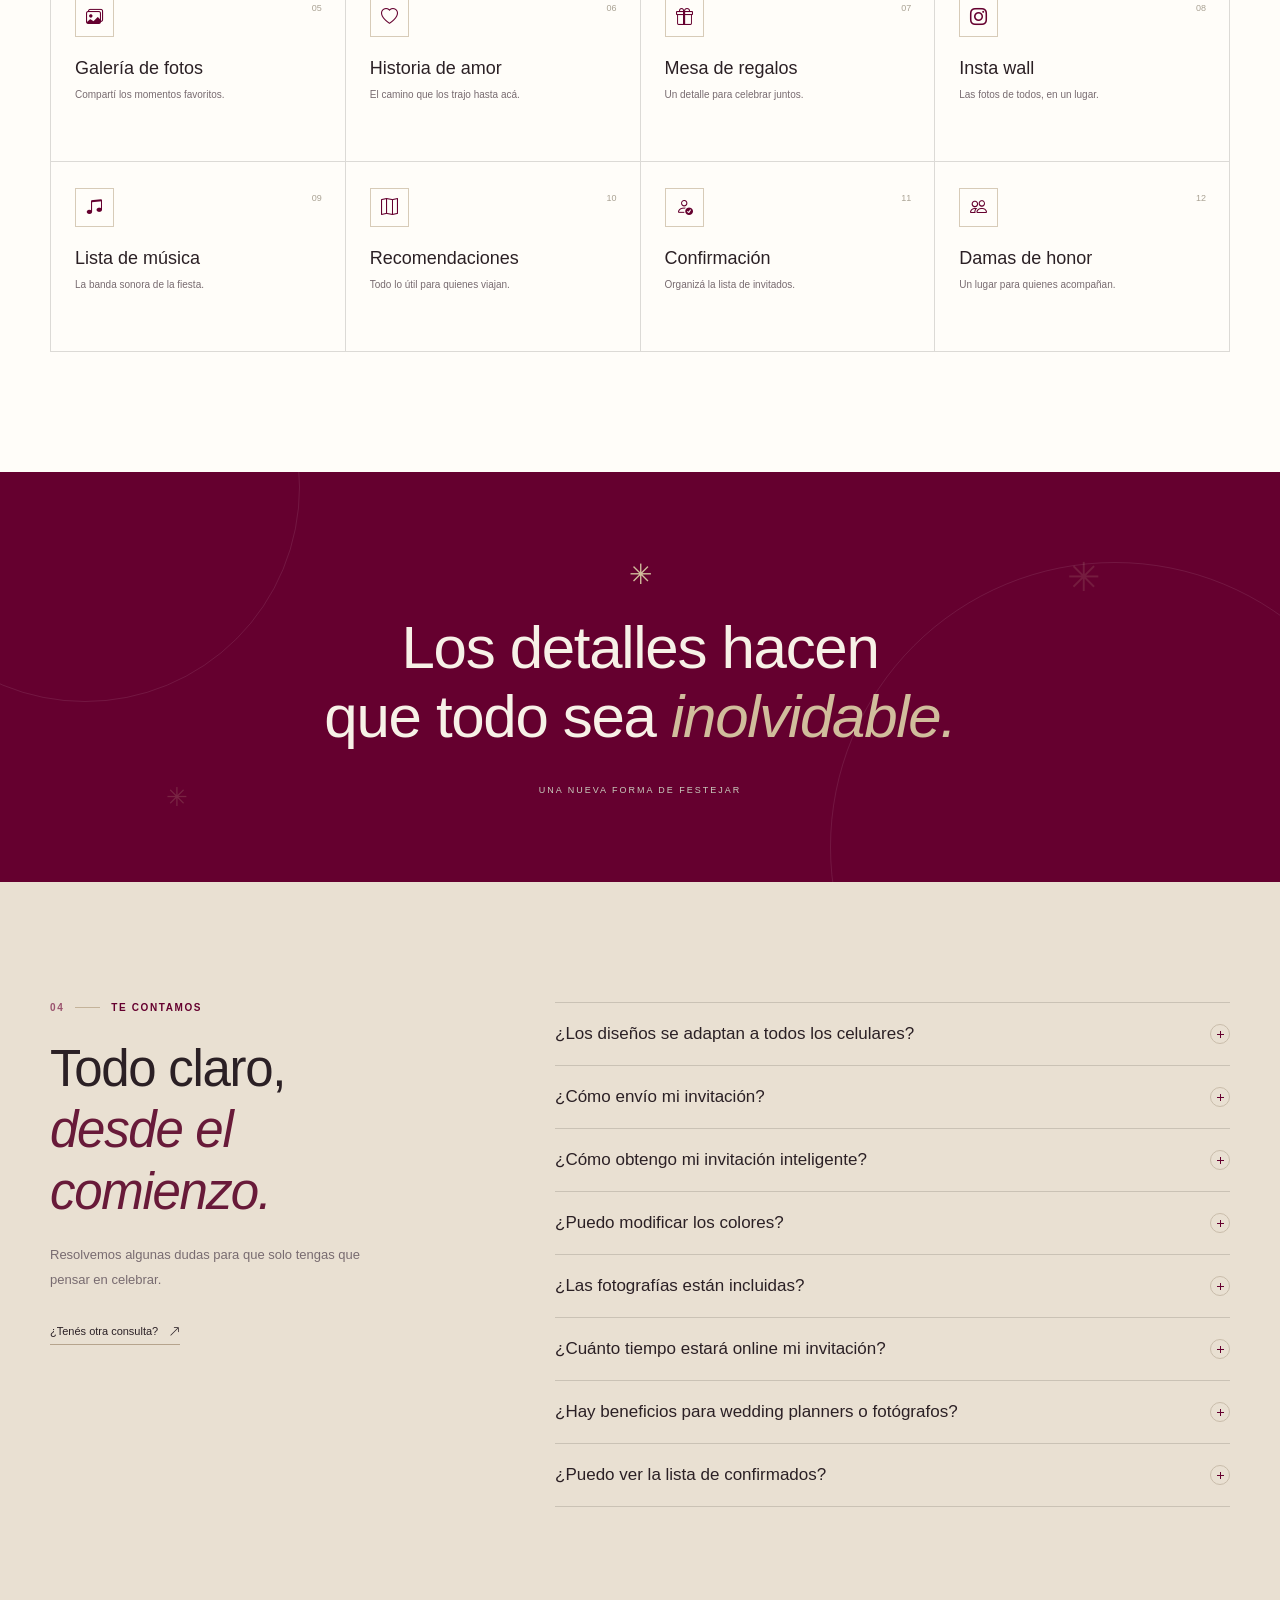
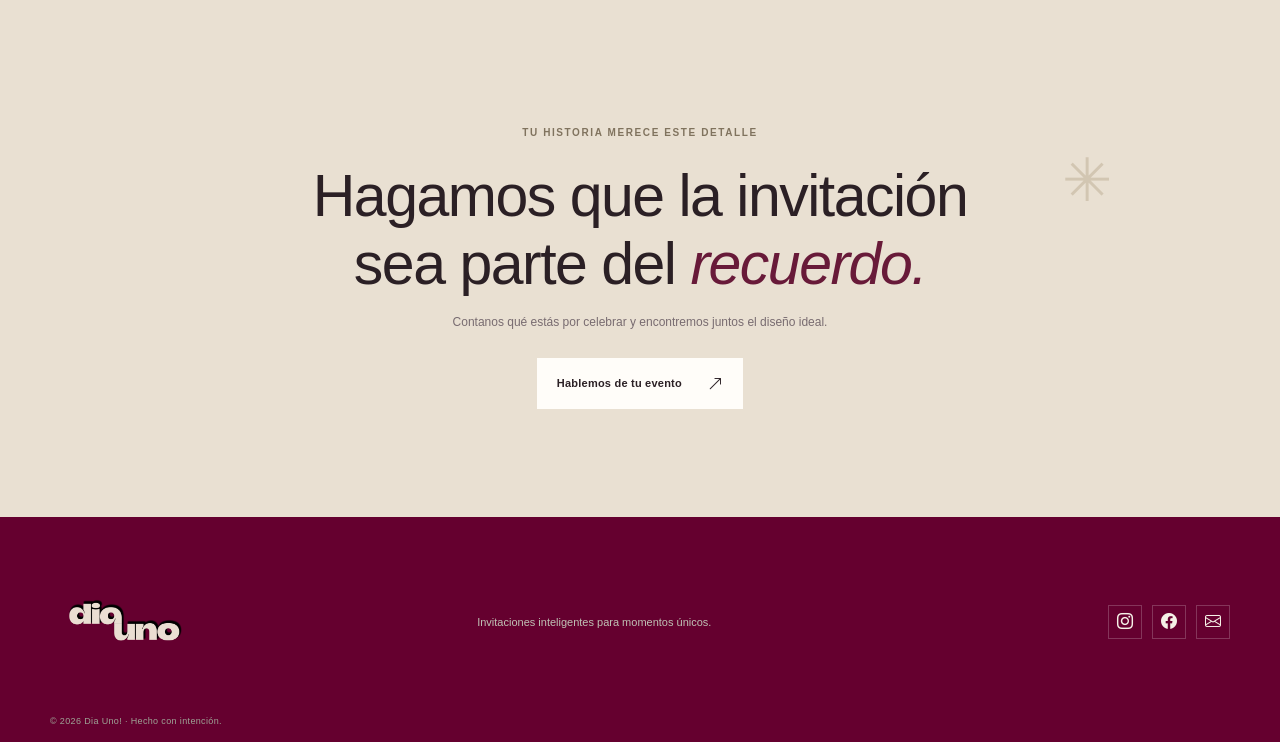
==== commit 45b7e58c: "Add files via upload" ====
--- a/index.html
+++ b/index.html
@@ -20,7 +20,7 @@
 <link href="https://fonts.googleapis.com/css2?family=Montserrat:ital,wght@0,100..900;1,100..900&display=swap" rel="stylesheet">
   <link rel="stylesheet" href="https://cdn.jsdelivr.net/npm/bootstrap-icons@1.11.3/font/bootstrap-icons.min.css">
   <link rel="stylesheet" href="styles.css">
-  <script defer src="js/script.js"></script>
+  <script defer src="script.js"></script>
 </head>
 <body>
   
